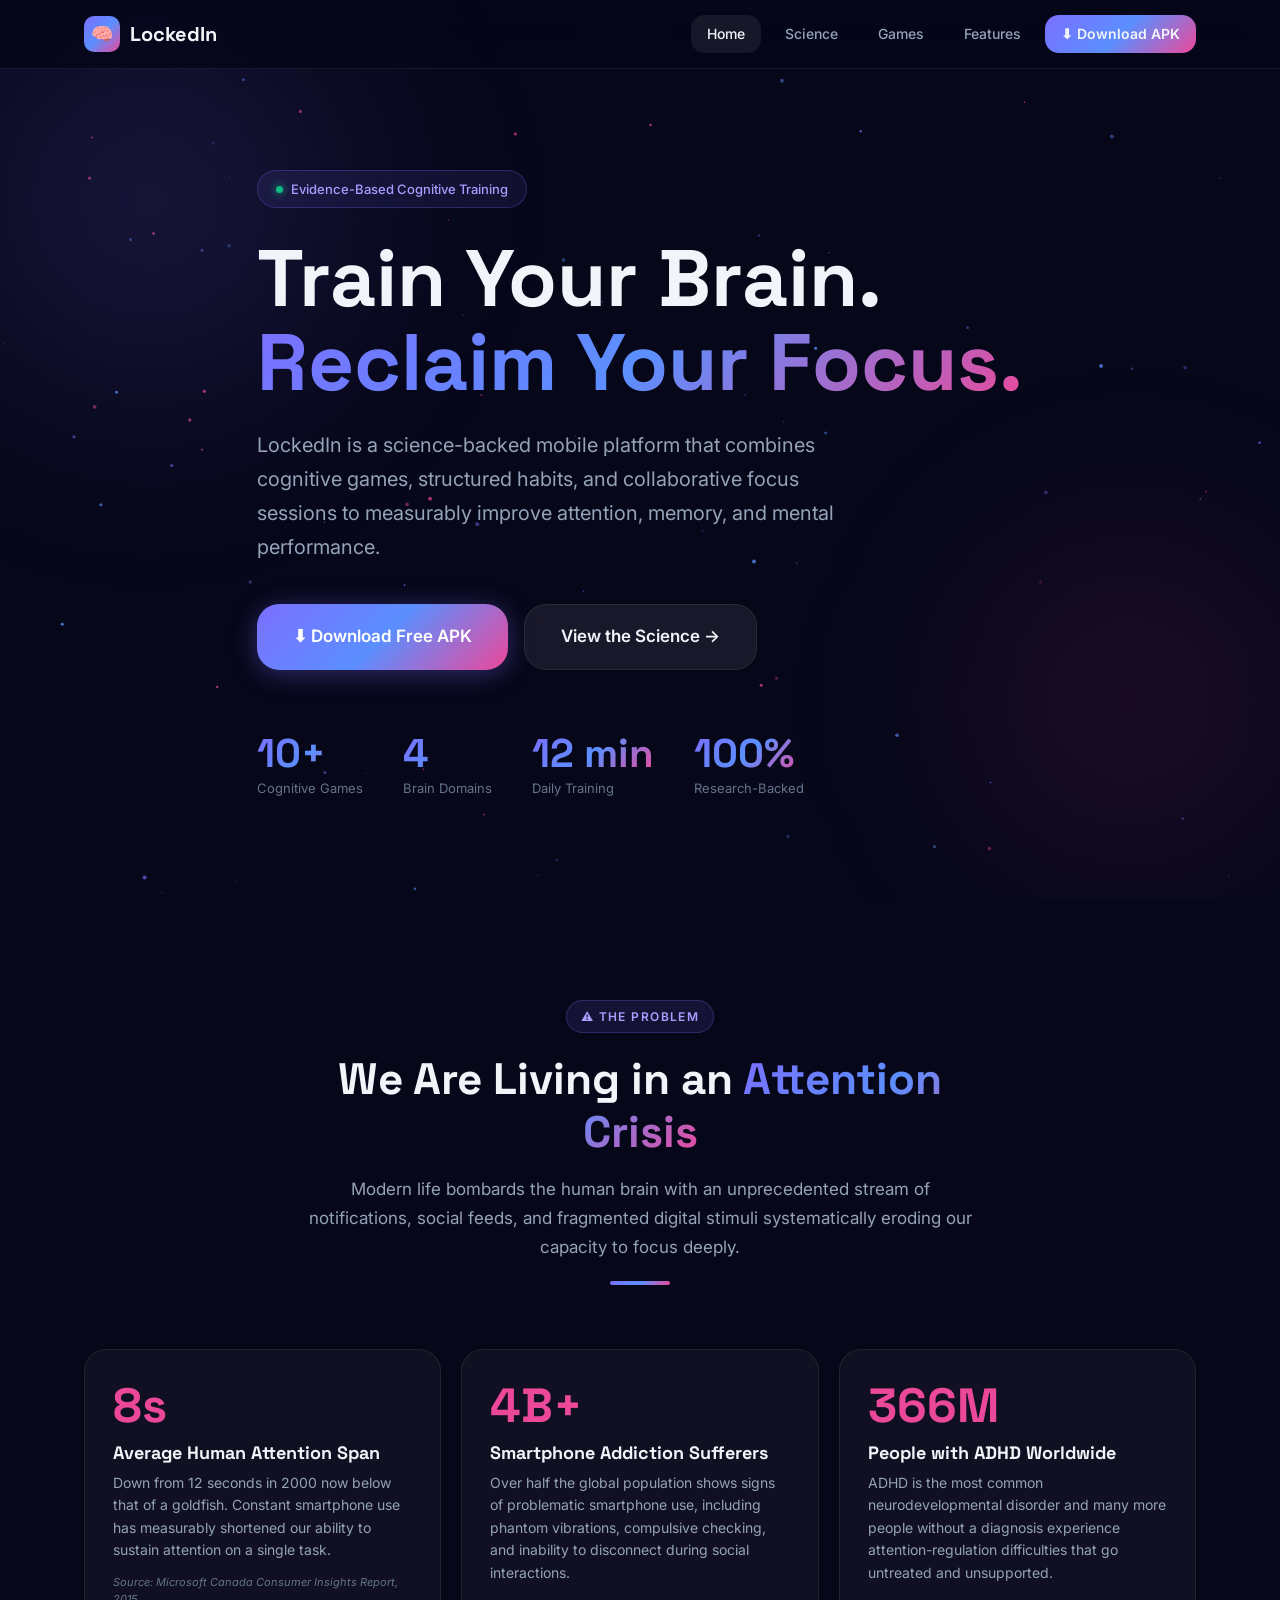
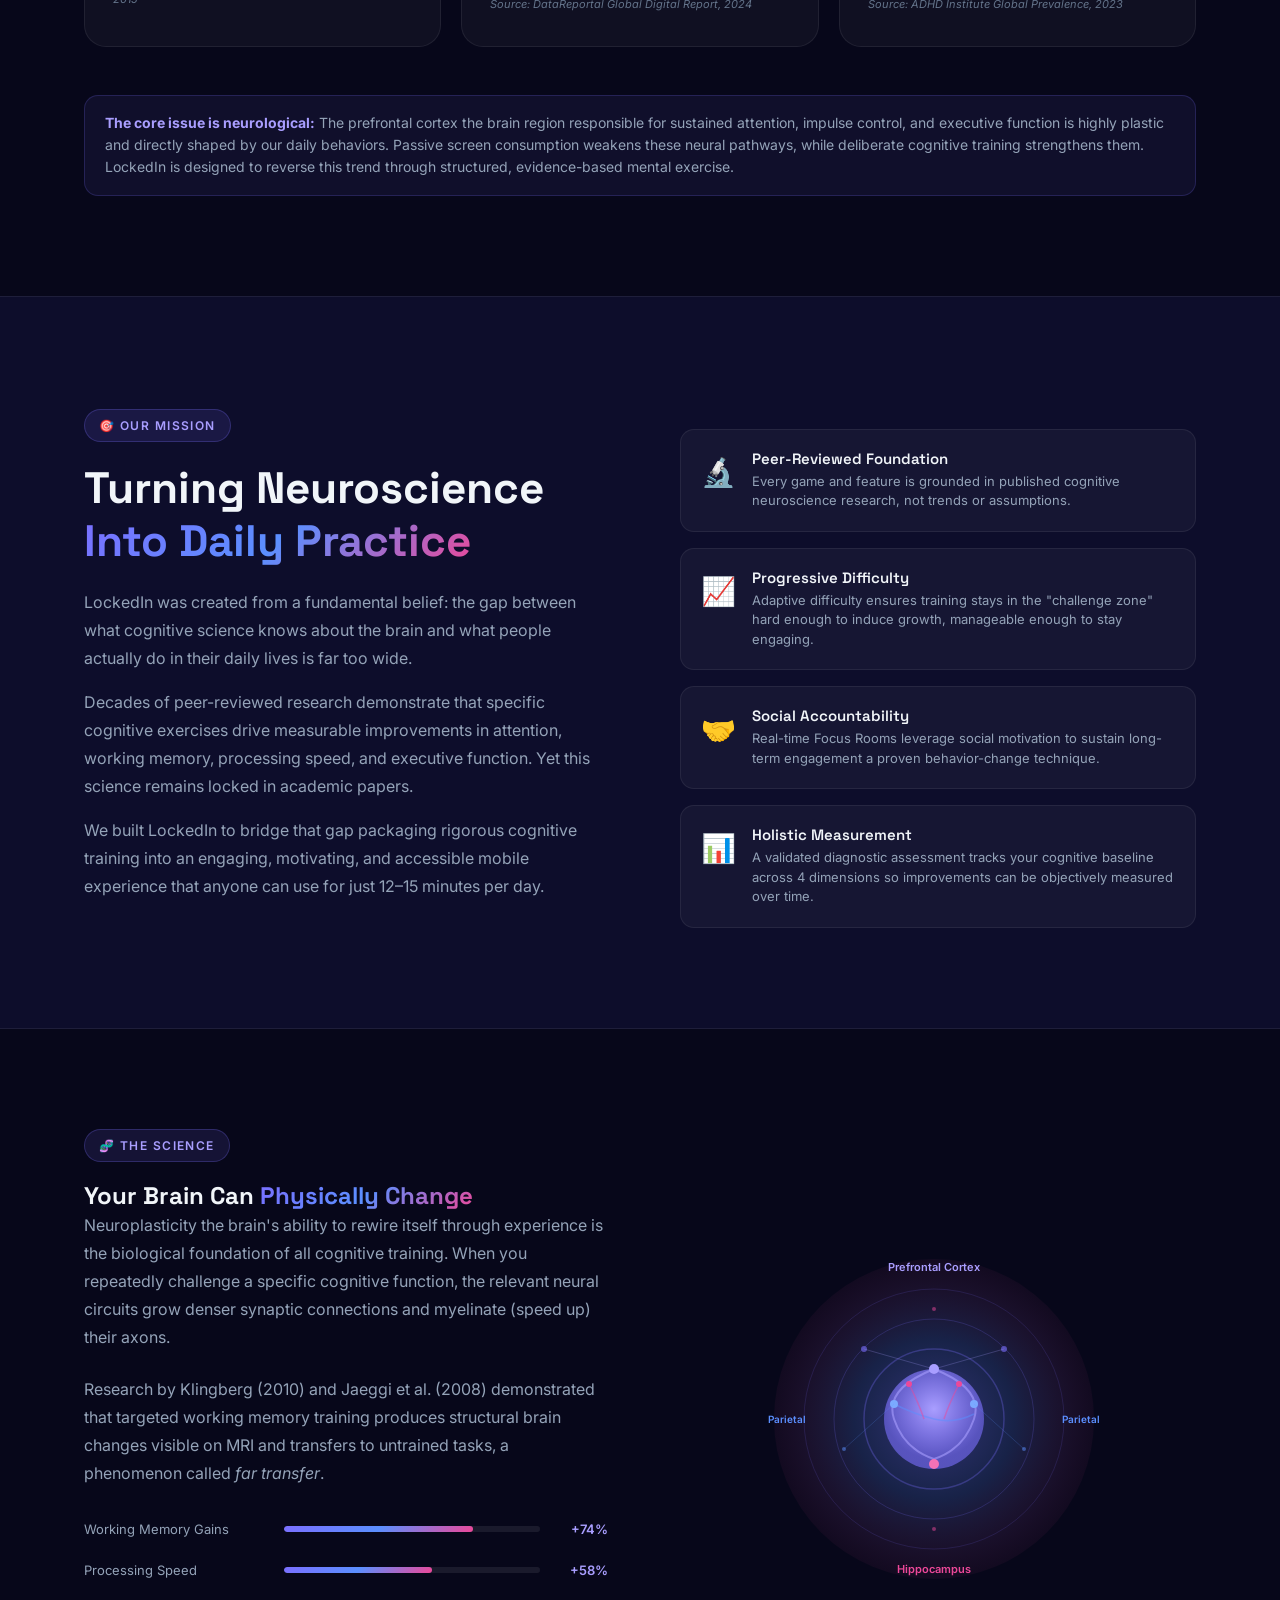
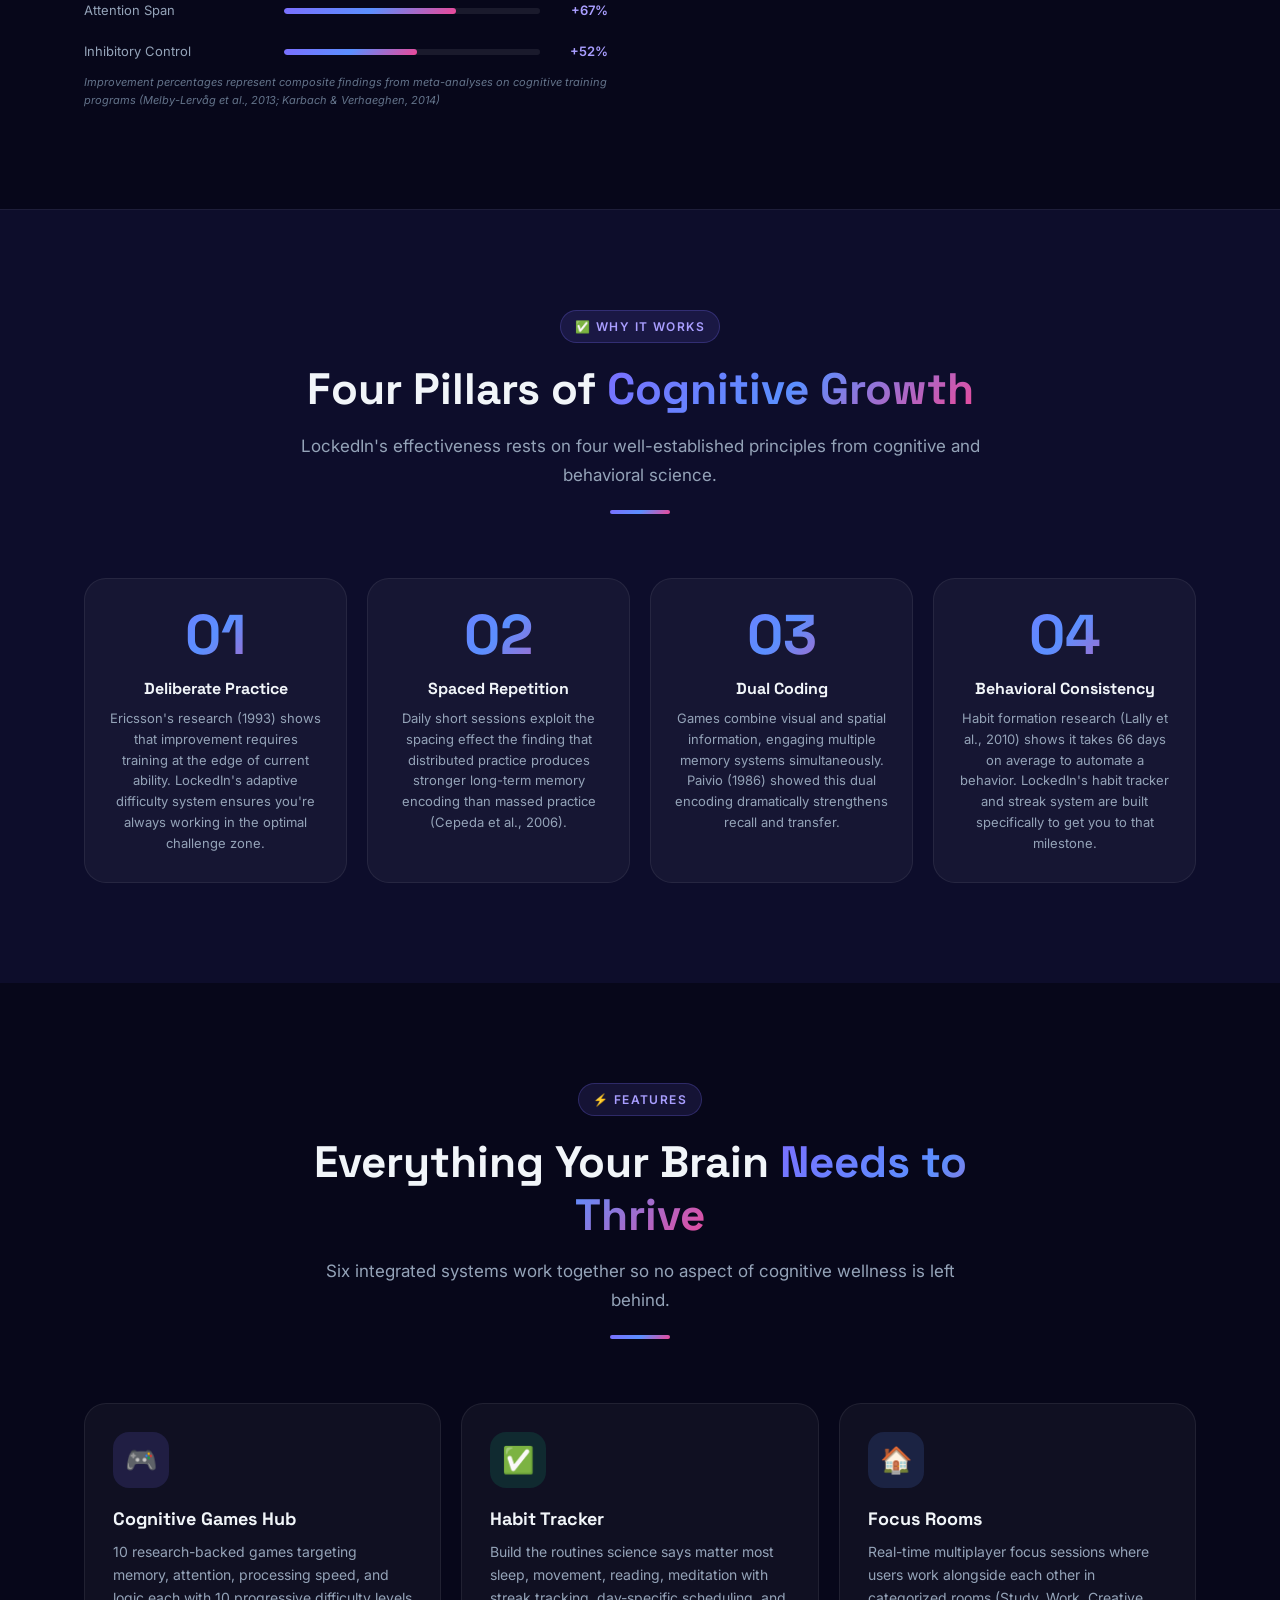
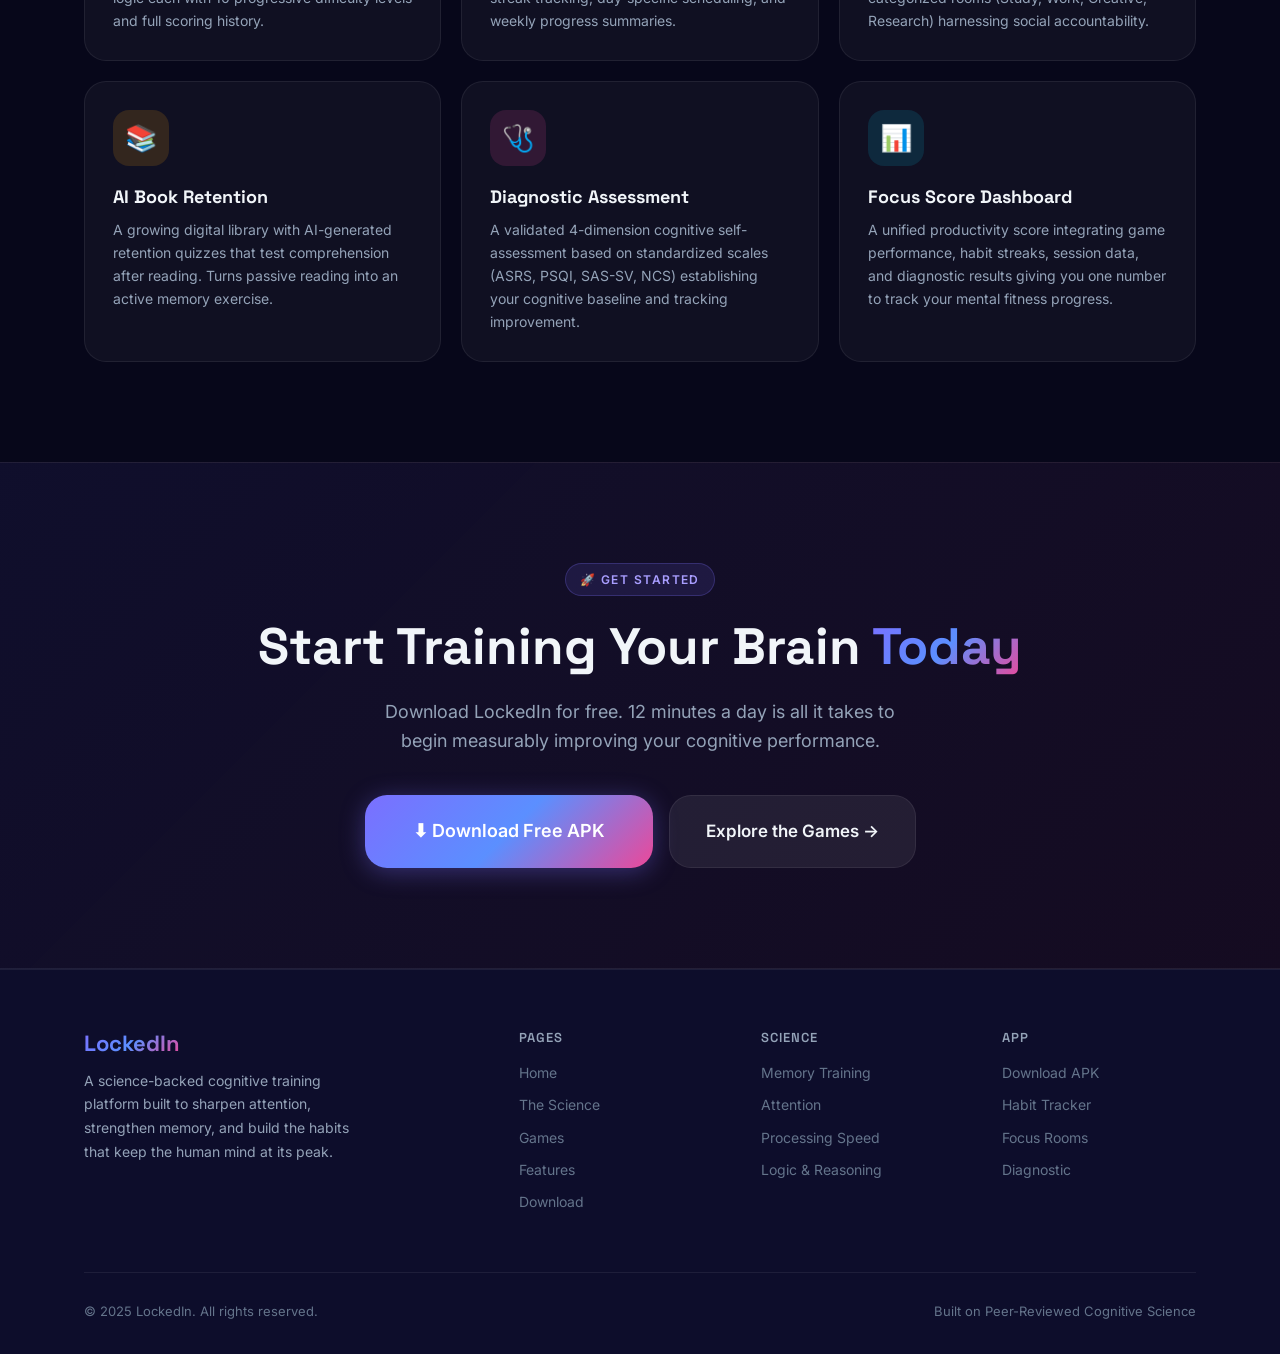
==== index.html @ aa4808cf "Initial commit" ====
<!DOCTYPE html>
<html lang="en">
<head>
  <meta charset="UTF-8" />
  <meta name="viewport" content="width=device-width, initial-scale=1.0" />
  <title>LockedIn  Sharpen Your Mind</title>
  <link rel="stylesheet" href="style.css" />
  <style>
    /*  Hero  */
    .hero {
      position: relative;
      min-height: 100vh;
      display: flex; align-items: center;
      padding-top: 68px;
      overflow: hidden;
    }
    .hero-glow-1 {
      width: 600px; height: 600px;
      background: radial-gradient(circle, rgba(123,111,255,0.18) 0%, transparent 70%);
      top: -100px; left: -150px;
    }
    .hero-glow-2 {
      width: 500px; height: 500px;
      background: radial-gradient(circle, rgba(236,72,153,0.12) 0%, transparent 70%);
      bottom: -50px; right: -100px;
    }
    .hero-content {
      position: relative; z-index: 1;
      max-width: 800px;
    }
    .hero-eyebrow {
      display: inline-flex; align-items: center; gap: 8px;
      background: rgba(123,111,255,0.1);
      border: 1px solid rgba(123,111,255,0.25);
      border-radius: 99px; padding: 8px 18px;
      font-size: 13px; font-weight: 500; color: var(--purple-light);
      margin-bottom: 28px;
    }
    .hero-eyebrow span.dot {
      width: 7px; height: 7px; border-radius: 50%;
      background: var(--emerald);
      box-shadow: 0 0 8px var(--emerald);
      animation: pulse 2s infinite;
    }
    @keyframes pulse { 0%,100%{opacity:1;transform:scale(1)} 50%{opacity:0.6;transform:scale(1.4)} }
    .hero h1 {
      font-size: clamp(42px, 7vw, 80px);
      font-weight: 800; line-height: 1.05;
      margin-bottom: 24px;
    }
    .hero p.lead {
      font-size: clamp(17px, 2vw, 20px);
      color: var(--text-2); line-height: 1.7;
      max-width: 620px; margin-bottom: 40px;
    }
    .hero-actions { display: flex; gap: 16px; flex-wrap: wrap; }
    .hero-stats {
      display: flex; gap: 40px; margin-top: 64px; flex-wrap: wrap;
    }
    .hero-stat-item { }
    .hero-stat-item .stat-number { font-size: 40px; }
    .hero-stat-item p { font-size: 13px; color: var(--text-3); margin-top: 4px; }

    .hero-visual {
      position: absolute; right: 0; top: 50%; transform: translateY(-50%);
      width: 420px; pointer-events: none;
    }

    /*  Problem section  */
    .problem-grid {
      display: grid; grid-template-columns: repeat(3, 1fr); gap: 20px;
    }
    .problem-card {
      background: var(--card);
      border: 1px solid var(--border);
      border-radius: var(--r-lg);
      padding: 32px 28px;
      transition: var(--transition);
    }
    .problem-card:hover { border-color: rgba(236,72,153,0.3); transform: translateY(-3px); }
    .problem-card .big { font-size: 48px; font-weight: 800; color: var(--pink); font-family: 'Space Grotesk', sans-serif; line-height: 1; }
    .problem-card h3 { font-size: 18px; margin: 12px 0 8px; }
    .problem-card p { font-size: 14px; color: var(--text-2); line-height: 1.6; }
    .problem-card .source { font-size: 11px; color: var(--text-3); margin-top: 12px; font-style: italic; }

    /*  Mission split  */
    .mission-split {
      display: grid; grid-template-columns: 1fr 1fr; gap: 80px; align-items: center;
    }
    .mission-text h2 { font-size: clamp(28px, 3.5vw, 44px); margin-bottom: 20px; }
    .mission-text p { font-size: 16px; color: var(--text-2); line-height: 1.75; margin-bottom: 16px; }
    .mission-pillars { display: flex; flex-direction: column; gap: 16px; margin-top: 32px; }
    .pillar {
      display: flex; gap: 16px; align-items: flex-start;
      background: var(--card); border: 1px solid var(--border);
      border-radius: var(--r); padding: 20px;
      transition: var(--transition);
    }
    .pillar:hover { border-color: var(--border-glow); }
    .pillar-icon { font-size: 28px; flex-shrink: 0; }
    .pillar h4 { font-size: 15px; font-weight: 600; margin-bottom: 4px; }
    .pillar p { font-size: 13px; color: var(--text-2); line-height: 1.5; }

    /*  Neuroplasticity  */
    .neuro-section {
      background: var(--bg-2);
      border-top: 1px solid var(--border);
      border-bottom: 1px solid var(--border);
    }
    .neuro-grid {
      display: grid; grid-template-columns: 1fr 1fr; gap: 64px; align-items: center;
    }
    .neuro-visual { position: relative; }
    .brain-svg {
      width: 100%; max-width: 400px; display: block; margin: 0 auto;
    }
    .neuro-stats { display: flex; flex-direction: column; gap: 20px; }
    .neuro-stat-row {
      display: flex; gap: 20px; align-items: center;
    }
    .neuro-stat-label { font-size: 13px; color: var(--text-2); min-width: 180px; }
    .neuro-stat-bar { flex: 1; }
    .neuro-num { font-size: 13px; font-weight: 600; color: var(--purple-light); min-width: 48px; text-align: right; }

    /*  Features  */
    .features-grid {
      display: grid; grid-template-columns: repeat(3, 1fr); gap: 20px;
    }
    .feature-card {
      background: var(--card);
      border: 1px solid var(--border);
      border-radius: var(--r-lg);
      padding: 28px;
      transition: var(--transition);
      cursor: default;
    }
    .feature-card:hover { border-color: var(--border-glow); transform: translateY(-3px); box-shadow: var(--shadow-glow); }
    .feature-card .icon-circle { margin-bottom: 20px; }
    .feature-card h3 { font-size: 18px; margin-bottom: 10px; }
    .feature-card p { font-size: 14px; color: var(--text-2); line-height: 1.65; }

    /*  Why works  */
    .why-grid { display: grid; grid-template-columns: repeat(4, 1fr); gap: 20px; }
    .why-card {
      background: var(--card); border: 1px solid var(--border);
      border-radius: var(--r-lg); padding: 28px 24px;
      text-align: center;
      transition: var(--transition);
    }
    .why-card:hover { border-color: var(--border-glow); transform: translateY(-3px); }
    .why-card .num {
      font-size: 56px; font-weight: 900; font-family: 'Space Grotesk', sans-serif;
      background: var(--grad); -webkit-background-clip: text;
      -webkit-text-fill-color: transparent; background-clip: text;
      line-height: 1; margin-bottom: 16px;
    }
    .why-card h3 { font-size: 16px; margin-bottom: 10px; }
    .why-card p { font-size: 13px; color: var(--text-2); line-height: 1.6; }

    /*  CTA section  */
    .cta-section {
      text-align: center;
      background: linear-gradient(135deg, rgba(123,111,255,0.08) 0%, rgba(236,72,153,0.06) 100%);
      border-top: 1px solid var(--border);
      border-bottom: 1px solid var(--border);
    }
    .cta-section h2 { font-size: clamp(28px, 4vw, 52px); margin-bottom: 20px; }
    .cta-section p { font-size: 18px; color: var(--text-2); max-width: 560px; margin: 0 auto 40px; }

    /*  Responsive  */
    @media (max-width: 1024px) {
      .hero-visual { display: none; }
      .mission-split, .neuro-grid { grid-template-columns: 1fr; gap: 48px; }
      .why-grid { grid-template-columns: repeat(2, 1fr); }
    }
    @media (max-width: 768px) {
      .problem-grid, .features-grid { grid-template-columns: 1fr; }
      .why-grid { grid-template-columns: 1fr 1fr; }
    }
    @media (max-width: 480px) {
      .why-grid { grid-template-columns: 1fr; }
      .hero-stats { gap: 24px; }
    }
  </style>
</head>
<body>

<!--  Navigation  -->
<nav>
  <div class="nav-inner">
    <a href="index.html" class="nav-logo">
      <div class="logo-icon">🧠</div>
      LockedIn
    </a>
    <div class="nav-links">
      <a href="index.html"    class="nav-link">Home</a>
      <a href="research.html" class="nav-link">Science</a>
      <a href="games.html"    class="nav-link">Games</a>
      <a href="features.html" class="nav-link">Features</a>
      <a href="download.html" class="nav-link nav-cta">⬇ Download APK</a>
    </div>
    <button class="nav-toggle" id="navToggle">☰</button>
  </div>
  <div class="nav-mobile" id="mobileNav">
    <a href="index.html"    class="nav-link">Home</a>
    <a href="research.html" class="nav-link">Science</a>
    <a href="games.html"    class="nav-link">Games</a>
    <a href="features.html" class="nav-link">Features</a>
    <a href="download.html" class="nav-link nav-cta">⬇ Download APK</a>
  </div>
</nav>

<!--  Hero  -->
<section class="hero">
  <canvas id="heroCanvas"></canvas>
  <div class="bg-glow hero-glow-1"></div>
  <div class="bg-glow hero-glow-2"></div>
  <div class="container">
    <div class="hero-content">
      <div class="hero-eyebrow">
        <span class="dot"></span>
        Evidence-Based Cognitive Training
      </div>
      <h1>
        Train Your Brain.<br>
        <span class="gradient-text">Reclaim Your Focus.</span>
      </h1>
      <p class="lead">
        LockedIn is a science-backed mobile platform that combines
        cognitive games, structured habits, and collaborative focus sessions
        to measurably improve attention, memory, and mental performance.
      </p>
      <div class="hero-actions">
        <a href="download.html" class="btn btn-primary btn-lg">⬇ Download Free APK</a>
        <a href="research.html" class="btn btn-ghost btn-lg">View the Science →</a>
      </div>
      <div class="hero-stats">
        <div class="hero-stat-item">
          <div class="stat-number" data-count="10" data-suffix="+">0+</div>
          <p>Cognitive Games</p>
        </div>
        <div class="hero-stat-item">
          <div class="stat-number" data-count="4">0</div>
          <p>Brain Domains</p>
        </div>
        <div class="hero-stat-item">
          <div class="stat-number" data-count="12" data-suffix=" min">0 min</div>
          <p>Daily Training</p>
        </div>
        <div class="hero-stat-item">
          <div class="stat-number" data-count="100" data-suffix="%" data-prefix="">0%</div>
          <p>Research-Backed</p>
        </div>
      </div>
    </div>
  </div>
</section>

<!--  The Problem  -->
<section class="section" id="problem">
  <div class="container">
    <div class="section-header reveal">
      <span class="section-label">⚠ The Problem</span>
      <h2>We Are Living in an <span class="gradient-text">Attention Crisis</span></h2>
      <p>
        Modern life bombards the human brain with an unprecedented stream of
        notifications, social feeds, and fragmented digital stimuli 
        systematically eroding our capacity to focus deeply.
      </p>
      <div class="divider"></div>
    </div>
    <div class="problem-grid">
      <div class="problem-card reveal reveal-delay-1">
        <div class="big">8s</div>
        <h3>Average Human Attention Span</h3>
        <p>Down from 12 seconds in 2000  now below that of a goldfish. Constant smartphone use has measurably shortened our ability to sustain attention on a single task.</p>
        <div class="source">Source: Microsoft Canada Consumer Insights Report, 2015</div>
      </div>
      <div class="problem-card reveal reveal-delay-2">
        <div class="big">4B+</div>
        <h3>Smartphone Addiction Sufferers</h3>
        <p>Over half the global population shows signs of problematic smartphone use, including phantom vibrations, compulsive checking, and inability to disconnect during social interactions.</p>
        <div class="source">Source: DataReportal Global Digital Report, 2024</div>
      </div>
      <div class="problem-card reveal reveal-delay-3">
        <div class="big">366M</div>
        <h3>People with ADHD Worldwide</h3>
        <p>ADHD is the most common neurodevelopmental disorder  and many more people without a diagnosis experience attention-regulation difficulties that go untreated and unsupported.</p>
        <div class="source">Source: ADHD Institute Global Prevalence, 2023</div>
      </div>
    </div>

    <div class="highlight-box mt-48 reveal">
      <strong>The core issue is neurological:</strong> The prefrontal cortex  the brain region responsible for sustained attention, impulse control, and executive function  is
      highly plastic and directly shaped by our daily behaviors. Passive screen consumption weakens these neural pathways, while deliberate cognitive training strengthens them.
      LockedIn is designed to reverse this trend through structured, evidence-based mental exercise.
    </div>
  </div>
</section>

<!--  Mission split  -->
<section class="section neuro-section" id="mission">
  <div class="container">
    <div class="mission-split">
      <div class="mission-text reveal">
        <span class="section-label">🎯 Our Mission</span>
        <h2>Turning Neuroscience<br><span class="gradient-text">Into Daily Practice</span></h2>
        <p>
          LockedIn was created from a fundamental belief: the gap between what
          cognitive science knows about the brain and what people actually do
          in their daily lives is far too wide.
        </p>
        <p>
          Decades of peer-reviewed research demonstrate that specific cognitive
          exercises drive measurable improvements in attention, working memory,
          processing speed, and executive function. Yet this science remains
          locked in academic papers.
        </p>
        <p>
          We built LockedIn to bridge that gap  packaging rigorous cognitive
          training into an engaging, motivating, and accessible mobile experience
          that anyone can use for just 12–15 minutes per day.
        </p>
      </div>
      <div class="mission-pillars reveal reveal-delay-2">
        <div class="pillar">
          <div class="pillar-icon">🔬</div>
          <div>
            <h4>Peer-Reviewed Foundation</h4>
            <p>Every game and feature is grounded in published cognitive neuroscience research, not trends or assumptions.</p>
          </div>
        </div>
        <div class="pillar">
          <div class="pillar-icon">📈</div>
          <div>
            <h4>Progressive Difficulty</h4>
            <p>Adaptive difficulty ensures training stays in the "challenge zone"  hard enough to induce growth, manageable enough to stay engaging.</p>
          </div>
        </div>
        <div class="pillar">
          <div class="pillar-icon">🤝</div>
          <div>
            <h4>Social Accountability</h4>
            <p>Real-time Focus Rooms leverage social motivation to sustain long-term engagement  a proven behavior-change technique.</p>
          </div>
        </div>
        <div class="pillar">
          <div class="pillar-icon">📊</div>
          <div>
            <h4>Holistic Measurement</h4>
            <p>A validated diagnostic assessment tracks your cognitive baseline across 4 dimensions so improvements can be objectively measured over time.</p>
          </div>
        </div>
      </div>
    </div>
  </div>
</section>

<!--  Neuroplasticity  -->
<section class="section" id="science">
  <div class="container">
    <div class="neuro-grid">
      <div class="reveal">
        <span class="section-label">🧬 The Science</span>
        <h2>Your Brain Can <span class="gradient-text">Physically Change</span></h2>
        <p style="color:var(--text-2);line-height:1.75;margin-bottom:24px;">
          Neuroplasticity  the brain's ability to rewire itself through experience  is the biological
          foundation of all cognitive training. When you repeatedly challenge a specific cognitive
          function, the relevant neural circuits grow denser synaptic connections and myelinate
          (speed up) their axons.
        </p>
        <p style="color:var(--text-2);line-height:1.75;margin-bottom:32px;">
          Research by Klingberg (2010) and Jaeggi et al. (2008) demonstrated that targeted working
          memory training produces structural brain changes visible on MRI  and transfers to
          untrained tasks, a phenomenon called <em>far transfer</em>.
        </p>

        <div class="neuro-stats">
          <div class="neuro-stat-row">
            <span class="neuro-stat-label">Working Memory Gains</span>
            <div class="neuro-stat-bar">
              <div class="progress-bar"><div class="progress-fill" data-width="74%" style="width:0%"></div></div>
            </div>
            <span class="neuro-num">+74%</span>
          </div>
          <div class="neuro-stat-row">
            <span class="neuro-stat-label">Processing Speed</span>
            <div class="neuro-stat-bar">
              <div class="progress-bar"><div class="progress-fill" data-width="58%" style="width:0%"></div></div>
            </div>
            <span class="neuro-num">+58%</span>
          </div>
          <div class="neuro-stat-row">
            <span class="neuro-stat-label">Attention Span</span>
            <div class="neuro-stat-bar">
              <div class="progress-bar"><div class="progress-fill" data-width="67%" style="width:0%"></div></div>
            </div>
            <span class="neuro-num">+67%</span>
          </div>
          <div class="neuro-stat-row">
            <span class="neuro-stat-label">Inhibitory Control</span>
            <div class="neuro-stat-bar">
              <div class="progress-bar"><div class="progress-fill" data-width="52%" style="width:0%"></div></div>
            </div>
            <span class="neuro-num">+52%</span>
          </div>
        </div>
        <p style="font-size:11px;color:var(--text-3);margin-top:12px;font-style:italic;">Improvement percentages represent composite findings from meta-analyses on cognitive training programs (Melby-Lervåg et al., 2013; Karbach & Verhaeghen, 2014)</p>
      </div>

      <!-- Brain SVG visualization -->
      <div class="reveal reveal-delay-2" style="display:flex;align-items:center;justify-content:center;">
        <div style="position:relative;width:340px;height:340px;">
          <!-- Glowing orb brain representation -->
          <svg width="340" height="340" viewBox="0 0 340 340" fill="none" xmlns="http://www.w3.org/2000/svg">
            <defs>
              <radialGradient id="brainGrad" cx="50%" cy="50%" r="50%">
                <stop offset="0%" stop-color="#7B6FFF" stop-opacity="0.4"/>
                <stop offset="50%" stop-color="#5B8FFF" stop-opacity="0.2"/>
                <stop offset="100%" stop-color="#EC4899" stop-opacity="0.05"/>
              </radialGradient>
              <radialGradient id="coreGrad" cx="50%" cy="40%" r="50%">
                <stop offset="0%" stop-color="#A99EFF"/>
                <stop offset="100%" stop-color="#7B6FFF" stop-opacity="0.6"/>
              </radialGradient>
            </defs>
            <!-- Outer glow rings -->
            <circle cx="170" cy="170" r="160" fill="url(#brainGrad)" />
            <circle cx="170" cy="170" r="130" stroke="rgba(123,111,255,0.15)" stroke-width="1" fill="none"/>
            <circle cx="170" cy="170" r="100" stroke="rgba(123,111,255,0.2)" stroke-width="1" fill="none"/>
            <circle cx="170" cy="170" r="70"  stroke="rgba(123,111,255,0.3)" stroke-width="1.5" fill="none"/>
            <!-- Core -->
            <circle cx="170" cy="170" r="50" fill="url(#coreGrad)" />
            <!-- Neural paths -->
            <path d="M170 120 Q220 140 210 170 Q200 200 170 210" stroke="rgba(169,158,255,0.6)" stroke-width="2" fill="none"/>
            <path d="M170 120 Q120 140 130 170 Q140 200 170 210" stroke="rgba(169,158,255,0.6)" stroke-width="2" fill="none"/>
            <path d="M130 155 Q150 165 170 170 Q190 175 210 165" stroke="rgba(91,143,255,0.5)" stroke-width="1.5" fill="none"/>
            <path d="M145 135 Q155 155 160 170" stroke="rgba(236,72,153,0.5)" stroke-width="1.5" fill="none"/>
            <path d="M195 135 Q185 155 180 170" stroke="rgba(236,72,153,0.5)" stroke-width="1.5" fill="none"/>
            <!-- Dots -->
            <circle cx="170" cy="120" r="5" fill="#A99EFF"/>
            <circle cx="210" cy="155" r="4" fill="#7BAAFF"/>
            <circle cx="130" cy="155" r="4" fill="#7BAAFF"/>
            <circle cx="170" cy="215" r="5" fill="#F472B6"/>
            <circle cx="145" cy="135" r="3" fill="#EC4899"/>
            <circle cx="195" cy="135" r="3" fill="#EC4899"/>
            <!-- Outer dots representing nodes -->
            <circle cx="100" cy="100" r="3" fill="rgba(123,111,255,0.6)"/>
            <circle cx="240" cy="100" r="3" fill="rgba(123,111,255,0.6)"/>
            <circle cx="80"  cy="200" r="2" fill="rgba(91,143,255,0.5)"/>
            <circle cx="260" cy="200" r="2" fill="rgba(91,143,255,0.5)"/>
            <circle cx="170" cy="60"  r="2" fill="rgba(236,72,153,0.5)"/>
            <circle cx="170" cy="280" r="2" fill="rgba(236,72,153,0.5)"/>
            <!-- Connecting lines to outer dots -->
            <line x1="170" y1="120" x2="100" y2="100" stroke="rgba(169,158,255,0.25)" stroke-width="1"/>
            <line x1="170" y1="120" x2="240" y2="100" stroke="rgba(169,158,255,0.25)" stroke-width="1"/>
            <line x1="130" y1="155" x2="80"  y2="200" stroke="rgba(91,143,255,0.2)" stroke-width="1"/>
            <line x1="210" y1="155" x2="260" y2="200" stroke="rgba(91,143,255,0.2)" stroke-width="1"/>
          </svg>
          <!-- Labels -->
          <div style="position:absolute;top:10px;left:50%;transform:translateX(-50%);font-size:11px;color:var(--purple-light);font-weight:600;white-space:nowrap;">Prefrontal Cortex</div>
          <div style="position:absolute;bottom:10px;left:50%;transform:translateX(-50%);font-size:11px;color:var(--pink);font-weight:600;white-space:nowrap;">Hippocampus</div>
          <div style="position:absolute;top:50%;left:4px;transform:translateY(-50%);font-size:10px;color:var(--blue);font-weight:600;">Parietal</div>
          <div style="position:absolute;top:50%;right:4px;transform:translateY(-50%);font-size:10px;color:var(--blue);font-weight:600;">Parietal</div>
        </div>
      </div>
    </div>
  </div>
</section>

<!--  Why It Works  -->
<section class="section" style="background:var(--bg-2);border-top:1px solid var(--border);">
  <div class="container">
    <div class="section-header reveal">
      <span class="section-label">✅ Why It Works</span>
      <h2>Four Pillars of <span class="gradient-text">Cognitive Growth</span></h2>
      <p>LockedIn's effectiveness rests on four well-established principles from cognitive and behavioral science.</p>
      <div class="divider"></div>
    </div>
    <div class="why-grid">
      <div class="why-card reveal reveal-delay-1">
        <div class="num">01</div>
        <h3>Deliberate Practice</h3>
        <p>Ericsson's research (1993) shows that improvement requires training at the edge of current ability. LockedIn's adaptive difficulty system ensures you're always working in the optimal challenge zone.</p>
      </div>
      <div class="why-card reveal reveal-delay-2">
        <div class="num">02</div>
        <h3>Spaced Repetition</h3>
        <p>Daily short sessions exploit the spacing effect  the finding that distributed practice produces stronger long-term memory encoding than massed practice (Cepeda et al., 2006).</p>
      </div>
      <div class="why-card reveal reveal-delay-3">
        <div class="num">03</div>
        <h3>Dual Coding</h3>
        <p>Games combine visual and spatial information, engaging multiple memory systems simultaneously. Paivio (1986) showed this dual encoding dramatically strengthens recall and transfer.</p>
      </div>
      <div class="why-card reveal reveal-delay-4">
        <div class="num">04</div>
        <h3>Behavioral Consistency</h3>
        <p>Habit formation research (Lally et al., 2010) shows it takes 66 days on average to automate a behavior. LockedIn's habit tracker and streak system are built specifically to get you to that milestone.</p>
      </div>
    </div>
  </div>
</section>

<!--  Features Overview  -->
<section class="section" id="features">
  <div class="container">
    <div class="section-header reveal">
      <span class="section-label">⚡ Features</span>
      <h2>Everything Your Brain <span class="gradient-text">Needs to Thrive</span></h2>
      <p>Six integrated systems work together so no aspect of cognitive wellness is left behind.</p>
      <div class="divider"></div>
    </div>
    <div class="features-grid">
      <div class="feature-card reveal reveal-delay-1">
        <div class="icon-circle" style="background:rgba(123,111,255,0.15);">🎮</div>
        <h3>Cognitive Games Hub</h3>
        <p>10 research-backed games targeting memory, attention, processing speed, and logic  each with 10 progressive difficulty levels and full scoring history.</p>
      </div>
      <div class="feature-card reveal reveal-delay-2">
        <div class="icon-circle" style="background:rgba(16,185,129,0.15);">✅</div>
        <h3>Habit Tracker</h3>
        <p>Build the routines science says matter most  sleep, movement, reading, meditation  with streak tracking, day-specific scheduling, and weekly progress summaries.</p>
      </div>
      <div class="feature-card reveal reveal-delay-3">
        <div class="icon-circle" style="background:rgba(91,143,255,0.15);">🏠</div>
        <h3>Focus Rooms</h3>
        <p>Real-time multiplayer focus sessions where users work alongside each other in categorized rooms (Study, Work, Creative, Research)  harnessing social accountability.</p>
      </div>
      <div class="feature-card reveal reveal-delay-1">
        <div class="icon-circle" style="background:rgba(245,158,11,0.15);">📚</div>
        <h3>AI Book Retention</h3>
        <p>A growing digital library with AI-generated retention quizzes that test comprehension after reading. Turns passive reading into an active memory exercise.</p>
      </div>
      <div class="feature-card reveal reveal-delay-2">
        <div class="icon-circle" style="background:rgba(236,72,153,0.15);">🩺</div>
        <h3>Diagnostic Assessment</h3>
        <p>A validated 4-dimension cognitive self-assessment based on standardized scales (ASRS, PSQI, SAS-SV, NCS) establishing your cognitive baseline and tracking improvement.</p>
      </div>
      <div class="feature-card reveal reveal-delay-3">
        <div class="icon-circle" style="background:rgba(6,182,212,0.15);">📊</div>
        <h3>Focus Score Dashboard</h3>
        <p>A unified productivity score integrating game performance, habit streaks, session data, and diagnostic results  giving you one number to track your mental fitness progress.</p>
      </div>
    </div>
  </div>
</section>

<!--  CTA  -->
<section class="section cta-section">
  <div class="container">
    <div class="reveal">
      <span class="section-label">🚀 Get Started</span>
      <h2>Start Training Your Brain <span class="gradient-text">Today</span></h2>
      <p>Download LockedIn for free. 12 minutes a day is all it takes to begin measurably improving your cognitive performance.</p>
      <div style="display:flex;gap:16px;justify-content:center;flex-wrap:wrap;">
        <a href="download.html" class="btn btn-primary btn-xl">⬇ Download Free APK</a>
        <a href="games.html"    class="btn btn-ghost btn-lg">Explore the Games →</a>
      </div>
    </div>
  </div>
</section>

<!--  Footer  -->
<footer>
  <div class="container">
    <div class="footer-grid">
      <div class="footer-brand">
        <h3><span class="gradient-text">LockedIn</span></h3>
        <p>A science-backed cognitive training platform built to sharpen attention, strengthen memory, and build the habits that keep the human mind at its peak.</p>
      </div>
      <div class="footer-col">
        <h4>Pages</h4>
        <a href="index.html">Home</a>
        <a href="research.html">The Science</a>
        <a href="games.html">Games</a>
        <a href="features.html">Features</a>
        <a href="download.html">Download</a>
      </div>
      <div class="footer-col">
        <h4>Science</h4>
        <a href="research.html#memory">Memory Training</a>
        <a href="research.html#attention">Attention</a>
        <a href="research.html#speed">Processing Speed</a>
        <a href="research.html#logic">Logic & Reasoning</a>
      </div>
      <div class="footer-col">
        <h4>App</h4>
        <a href="download.html">Download APK</a>
        <a href="features.html#habits">Habit Tracker</a>
        <a href="features.html#rooms">Focus Rooms</a>
        <a href="features.html#diagnostic">Diagnostic</a>
      </div>
    </div>
    <div class="footer-bottom">
      <span>© 2025 LockedIn. All rights reserved.</span>
      <span>Built on Peer-Reviewed Cognitive Science</span>
    </div>
  </div>
</footer>

<script src="main.js"></script>
</body>
</html>
---- style.css ----
/* ============================================================
   LockedIn Website  Shared Styles
   ============================================================ */

@import url('https://fonts.googleapis.com/css2?family=Inter:wght@300;400;500;600;700;800;900&family=Space+Grotesk:wght@400;500;600;700&display=swap');

:root {
  --bg: #07071A;
  --bg-2: #0D0D2B;
  --bg-3: #111130;
  --card: rgba(255,255,255,0.04);
  --card-hover: rgba(255,255,255,0.07);
  --border: rgba(255,255,255,0.07);
  --border-glow: rgba(123,111,255,0.45);

  --purple: #7B6FFF;
  --purple-light: #A99EFF;
  --blue: #5B8FFF;
  --pink: #EC4899;
  --emerald: #10B981;
  --amber: #F59E0B;
  --cyan: #06B6D4;
  --indigo: #6366F1;
  --red: #EF4444;

  --text: #F1F5F9;
  --text-2: #94A3B8;
  --text-3: #64748B;

  --grad: linear-gradient(135deg, #7B6FFF 0%, #5B8FFF 50%, #EC4899 100%);
  --grad-subtle: linear-gradient(135deg, rgba(123,111,255,0.15) 0%, rgba(91,143,255,0.08) 100%);

  --r: 14px;
  --r-lg: 22px;
  --r-xl: 32px;
  --shadow: 0 8px 40px rgba(0,0,0,0.5);
  --shadow-glow: 0 0 60px rgba(123,111,255,0.12);
  --transition: 0.3s cubic-bezier(0.4,0,0.2,1);
}

*, *::before, *::after { box-sizing: border-box; margin: 0; padding: 0; }

html { scroll-behavior: smooth; }

body {
  font-family: 'Inter', sans-serif;
  background: var(--bg);
  color: var(--text);
  line-height: 1.6;
  overflow-x: hidden;
}

/*  Scrollbar  */
::-webkit-scrollbar { width: 6px; }
::-webkit-scrollbar-track { background: var(--bg); }
::-webkit-scrollbar-thumb { background: var(--purple); border-radius: 99px; }

/*  Typography  */
h1,h2,h3,h4,h5 { font-family: 'Space Grotesk', sans-serif; line-height: 1.2; }

.gradient-text {
  background: var(--grad);
  -webkit-background-clip: text;
  -webkit-text-fill-color: transparent;
  background-clip: text;
}

.section-label {
  display: inline-flex;
  align-items: center;
  gap: 8px;
  font-size: 12px;
  font-weight: 600;
  letter-spacing: 0.12em;
  text-transform: uppercase;
  color: var(--purple-light);
  background: rgba(123,111,255,0.12);
  border: 1px solid rgba(123,111,255,0.25);
  padding: 6px 14px;
  border-radius: 99px;
  margin-bottom: 20px;
}

/*  Layout  */
.container { max-width: 1160px; margin: 0 auto; padding: 0 24px; }
.section { padding: 100px 0; }
.section-sm { padding: 60px 0; }
.section-header { text-align: center; max-width: 680px; margin: 0 auto 64px; }
.section-header h2 { font-size: clamp(28px, 4vw, 44px); margin-bottom: 16px; }
.section-header p { font-size: 17px; color: var(--text-2); line-height: 1.7; }

/*  Navigation  */
nav {
  position: fixed; top: 0; left: 0; right: 0; z-index: 100;
  background: rgba(7,7,26,0.85);
  backdrop-filter: blur(20px);
  border-bottom: 1px solid var(--border);
  transition: var(--transition);
}

.nav-inner {
  max-width: 1160px; margin: 0 auto; padding: 0 24px;
  height: 68px;
  display: flex; align-items: center; justify-content: space-between;
}

.nav-logo {
  display: flex; align-items: center; gap: 10px;
  text-decoration: none;
  font-family: 'Space Grotesk', sans-serif;
  font-weight: 700;
  font-size: 20px;
  color: var(--text);
}

.nav-logo .logo-icon {
  width: 36px; height: 36px;
  background: var(--grad);
  border-radius: 10px;
  display: flex; align-items: center; justify-content: center;
  font-size: 18px;
}

.nav-links {
  display: flex; align-items: center; gap: 8px;
}

.nav-link {
  text-decoration: none;
  font-size: 14px; font-weight: 500;
  color: var(--text-2);
  padding: 8px 16px;
  border-radius: var(--r);
  transition: var(--transition);
}

.nav-link:hover, .nav-link.active {
  color: var(--text);
  background: rgba(255,255,255,0.07);
}

.nav-cta {
  color: var(--text) !important;
  background: var(--grad) !important;
  font-weight: 600 !important;
}

.nav-cta:hover { opacity: 0.9; transform: translateY(-1px); }

.nav-toggle {
  display: none;
  background: none; border: none;
  color: var(--text); font-size: 22px;
  cursor: pointer; padding: 4px;
}

.nav-mobile {
  display: none;
  flex-direction: column;
  gap: 4px;
  padding: 12px 24px 20px;
  border-top: 1px solid var(--border);
}

.nav-mobile.open { display: flex; }
.nav-mobile .nav-link { text-align: center; padding: 12px; }
.nav-mobile .nav-cta { margin-top: 8px; text-align: center; }

/*  Buttons  */
.btn {
  display: inline-flex; align-items: center; gap: 10px;
  text-decoration: none; font-weight: 600; font-size: 15px;
  padding: 14px 28px; border-radius: var(--r);
  border: none; cursor: pointer; transition: var(--transition);
  white-space: nowrap;
}

.btn-primary {
  background: var(--grad); color: #fff;
  box-shadow: 0 4px 24px rgba(123,111,255,0.35);
}
.btn-primary:hover { transform: translateY(-2px); box-shadow: 0 8px 32px rgba(123,111,255,0.5); }

.btn-ghost {
  background: rgba(255,255,255,0.07);
  border: 1px solid var(--border);
  color: var(--text);
}
.btn-ghost:hover { background: rgba(255,255,255,0.12); border-color: var(--border-glow); }

.btn-lg { padding: 18px 36px; font-size: 17px; border-radius: var(--r-lg); }
.btn-xl { padding: 22px 48px; font-size: 18px; border-radius: var(--r-lg); }

/*  Cards  */
.card {
  background: var(--card);
  border: 1px solid var(--border);
  border-radius: var(--r-lg);
  padding: 32px;
  transition: var(--transition);
  position: relative;
  overflow: hidden;
}

.card::before {
  content: '';
  position: absolute; inset: 0;
  background: var(--grad-subtle);
  opacity: 0;
  transition: var(--transition);
}

.card:hover { border-color: var(--border-glow); transform: translateY(-4px); box-shadow: var(--shadow-glow); }
.card:hover::before { opacity: 1; }

/*  Chip / Badge  */
.chip {
  display: inline-flex; align-items: center; gap: 6px;
  font-size: 11px; font-weight: 600; letter-spacing: 0.06em; text-transform: uppercase;
  padding: 5px 12px; border-radius: 99px;
}

.chip-purple { background: rgba(123,111,255,0.15); color: var(--purple-light); border: 1px solid rgba(123,111,255,0.3); }
.chip-blue   { background: rgba(91,143,255,0.15);  color: #7BAAFF;             border: 1px solid rgba(91,143,255,0.3); }
.chip-pink   { background: rgba(236,72,153,0.15);  color: #F472B6;             border: 1px solid rgba(236,72,153,0.3); }
.chip-emerald{ background: rgba(16,185,129,0.15);  color: #34D399;             border: 1px solid rgba(16,185,129,0.3); }
.chip-amber  { background: rgba(245,158,11,0.15);  color: #FCD34D;             border: 1px solid rgba(245,158,11,0.3); }
.chip-cyan   { background: rgba(6,182,212,0.15);   color: #22D3EE;             border: 1px solid rgba(6,182,212,0.3); }
.chip-indigo { background: rgba(99,102,241,0.15);  color: #A5B4FC;             border: 1px solid rgba(99,102,241,0.3); }

/*  Stars / background decoration  */
.bg-glow {
  position: absolute;
  border-radius: 50%;
  filter: blur(80px);
  pointer-events: none;
  z-index: 0;
}

/*  Stat Number  */
.stat-number {
  font-family: 'Space Grotesk', sans-serif;
  font-size: 52px; font-weight: 800;
  background: var(--grad);
  -webkit-background-clip: text; -webkit-text-fill-color: transparent; background-clip: text;
  line-height: 1;
}

/*  Grid helpers  */
.grid-2 { display: grid; grid-template-columns: repeat(2, 1fr); gap: 24px; }
.grid-3 { display: grid; grid-template-columns: repeat(3, 1fr); gap: 24px; }
.grid-4 { display: grid; grid-template-columns: repeat(4, 1fr); gap: 24px; }
.grid-auto { display: grid; grid-template-columns: repeat(auto-fit, minmax(300px, 1fr)); gap: 24px; }

/*  Divider  */
.divider { width: 60px; height: 4px; background: var(--grad); border-radius: 99px; margin: 20px auto 0; }

/*  Footer  */
footer {
  background: var(--bg-2);
  border-top: 1px solid var(--border);
  padding: 60px 0 32px;
}

.footer-grid {
  display: grid; grid-template-columns: 2fr 1fr 1fr 1fr;
  gap: 48px; margin-bottom: 48px;
}

.footer-brand h3 { font-size: 22px; margin-bottom: 12px; }
.footer-brand p { color: var(--text-2); font-size: 14px; line-height: 1.7; max-width: 280px; }
.footer-col h4 { font-size: 13px; font-weight: 600; letter-spacing: 0.08em; text-transform: uppercase; color: var(--text-2); margin-bottom: 16px; }
.footer-col a { display: block; text-decoration: none; color: var(--text-3); font-size: 14px; margin-bottom: 10px; transition: color 0.2s; }
.footer-col a:hover { color: var(--text); }

.footer-bottom {
  border-top: 1px solid var(--border); padding-top: 28px;
  display: flex; align-items: center; justify-content: space-between;
  font-size: 13px; color: var(--text-3);
}

/*  Scroll reveal  */
.reveal {
  opacity: 0; transform: translateY(30px);
  transition: opacity 0.7s ease, transform 0.7s ease;
}
.reveal.visible { opacity: 1; transform: translateY(0); }
.reveal-delay-1 { transition-delay: 0.1s; }
.reveal-delay-2 { transition-delay: 0.2s; }
.reveal-delay-3 { transition-delay: 0.3s; }
.reveal-delay-4 { transition-delay: 0.4s; }

/*  Responsive  */
@media (max-width: 1024px) {
  .grid-4 { grid-template-columns: repeat(2, 1fr); }
  .footer-grid { grid-template-columns: 1fr 1fr; gap: 32px; }
}

@media (max-width: 768px) {
  .section { padding: 72px 0; }
  .grid-2, .grid-3 { grid-template-columns: 1fr; }
  .grid-4 { grid-template-columns: 1fr 1fr; }
  .nav-links { display: none; }
  .nav-toggle { display: block; }
  .footer-grid { grid-template-columns: 1fr; gap: 28px; }
  .footer-bottom { flex-direction: column; gap: 12px; text-align: center; }
}

@media (max-width: 480px) {
  .container { padding: 0 16px; }
  .grid-4 { grid-template-columns: 1fr; }
  .btn-xl { padding: 16px 28px; font-size: 16px; }
}

/*  Utilities  */
.text-center { text-align: center; }
.text-muted { color: var(--text-2); }
.mb-0 { margin-bottom: 0 !important; }
.mt-8 { margin-top: 8px; }
.mt-16 { margin-top: 16px; }
.mt-24 { margin-top: 24px; }
.mt-32 { margin-top: 32px; }
.mt-48 { margin-top: 48px; }
.gap-12 { gap: 12px; }
.flex { display: flex; }
.flex-center { display: flex; align-items: center; }
.flex-wrap { flex-wrap: wrap; }

/*  Citation  */
.citation {
  font-size: 11px; color: var(--text-3);
  font-style: italic; margin-top: 8px;
  border-left: 2px solid rgba(123,111,255,0.3);
  padding-left: 10px;
  line-height: 1.5;
}

/*  Highlight box  */
.highlight-box {
  background: rgba(123,111,255,0.08);
  border: 1px solid rgba(123,111,255,0.2);
  border-radius: var(--r);
  padding: 16px 20px;
  font-size: 14px; color: var(--text-2);
  line-height: 1.6;
}
.highlight-box strong { color: var(--purple-light); }

/*  Icon circle  */
.icon-circle {
  width: 56px; height: 56px;
  border-radius: 16px;
  display: flex; align-items: center; justify-content: center;
  font-size: 26px;
  flex-shrink: 0;
}

/*  Progress bar  */
.progress-bar {
  height: 6px; background: rgba(255,255,255,0.08);
  border-radius: 99px; overflow: hidden;
}
.progress-fill {
  height: 100%; border-radius: 99px;
  background: var(--grad);
  transition: width 1.2s ease;
}

/*  Tag list  */
.tag-list { display: flex; flex-wrap: wrap; gap: 8px; margin-top: 12px; }
.tag {
  font-size: 12px; font-weight: 500; padding: 4px 12px;
  border-radius: 99px;
  background: rgba(255,255,255,0.06);
  border: 1px solid var(--border);
  color: var(--text-2);
}

/*  Table of studies  */
.studies-table { width: 100%; border-collapse: collapse; margin-top: 24px; }
.studies-table th {
  text-align: left; padding: 12px 16px;
  font-size: 11px; font-weight: 600; letter-spacing: 0.1em;
  text-transform: uppercase; color: var(--text-3);
  border-bottom: 1px solid var(--border);
}
.studies-table td { padding: 14px 16px; font-size: 14px; color: var(--text-2); border-bottom: 1px solid var(--border); vertical-align: top; }
.studies-table tr:last-child td { border-bottom: none; }
.studies-table tr:hover td { background: rgba(255,255,255,0.02); }

/*  Hero canvas  */
#heroCanvas { position: absolute; inset: 0; width: 100%; height: 100%; pointer-events: none; }
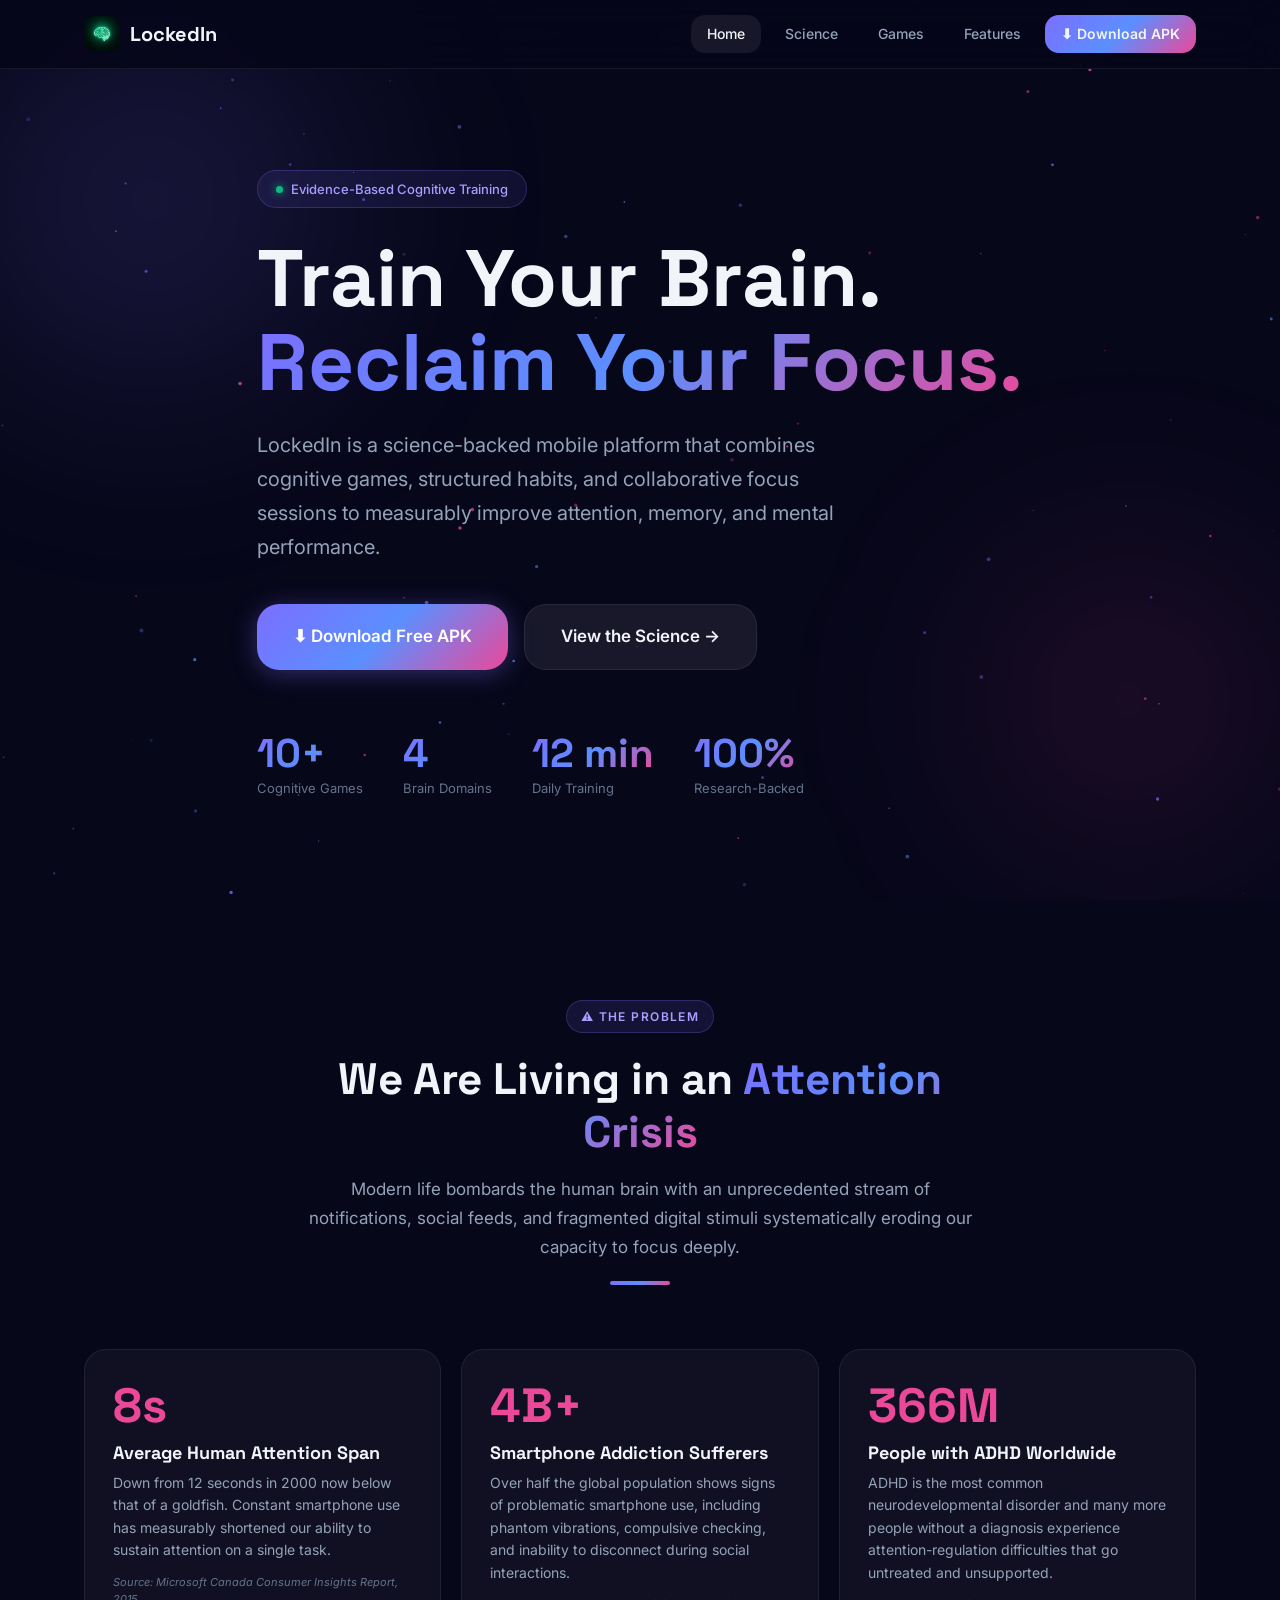
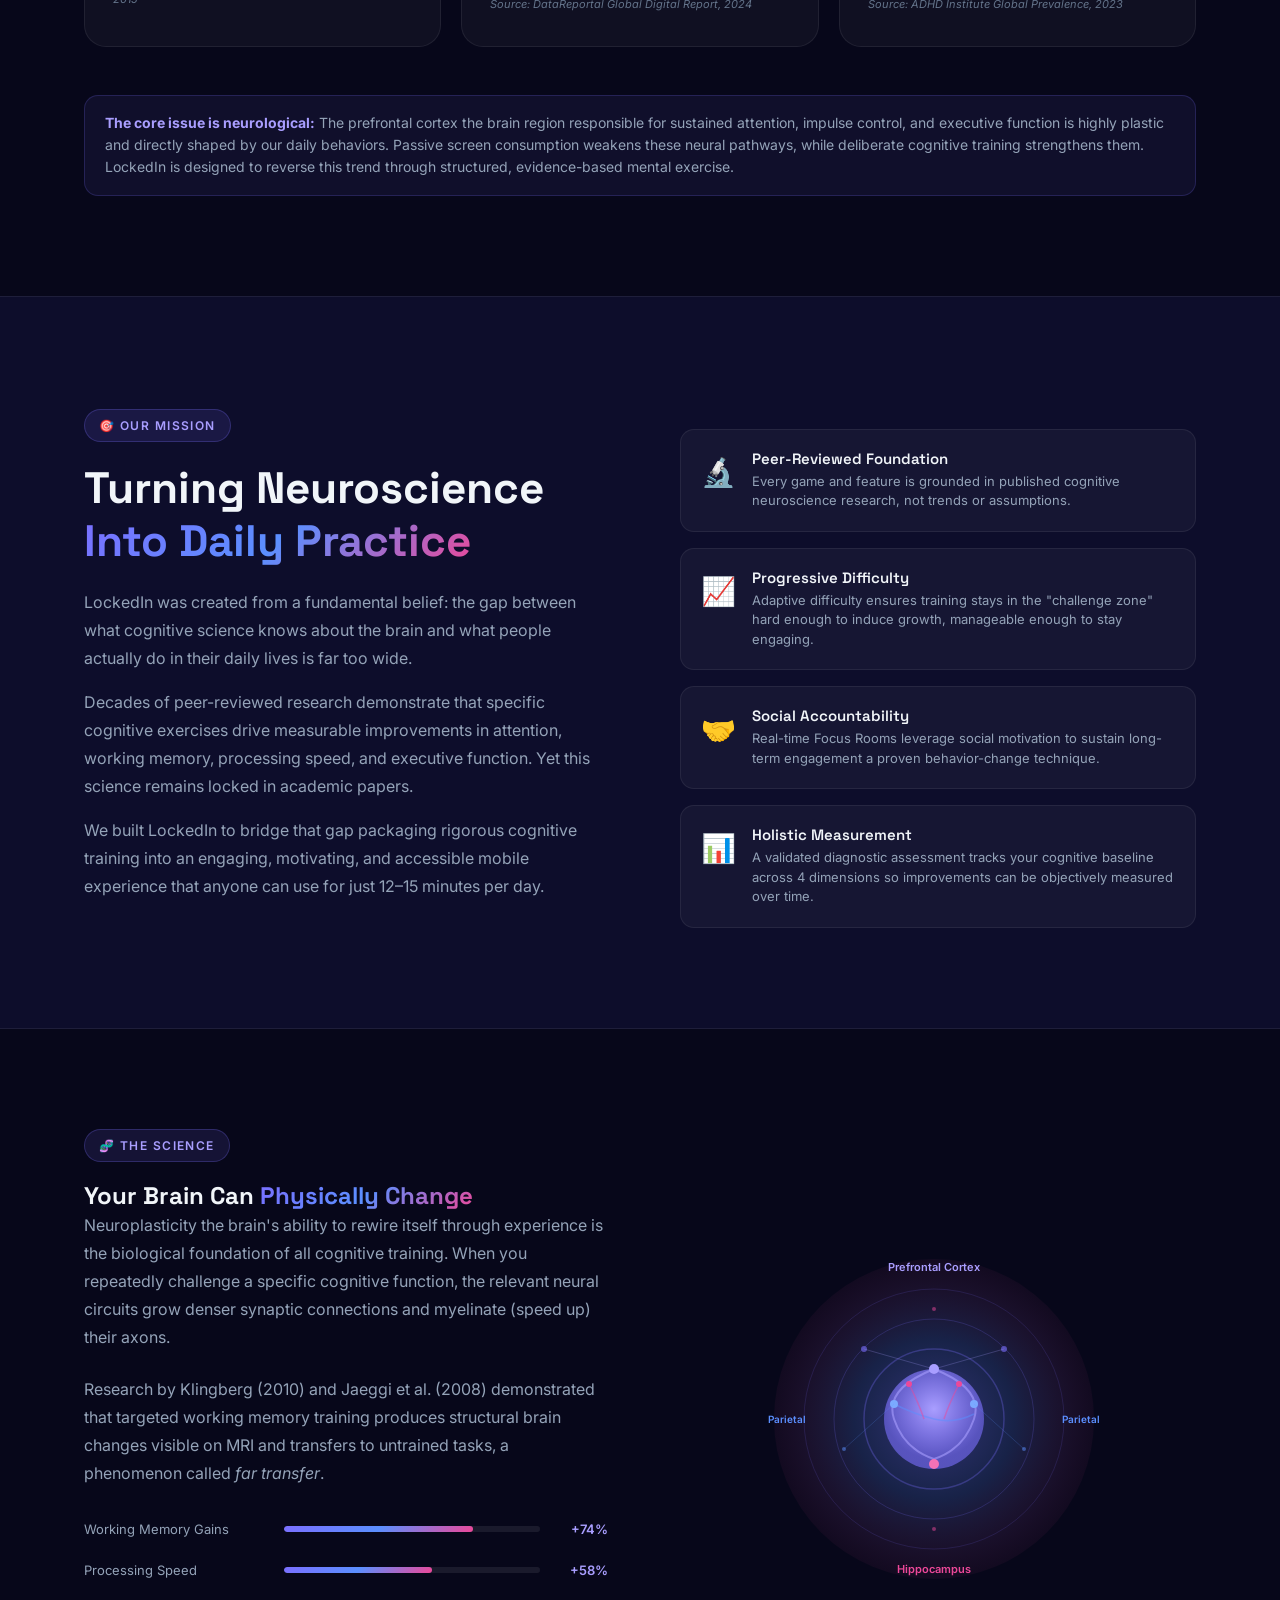
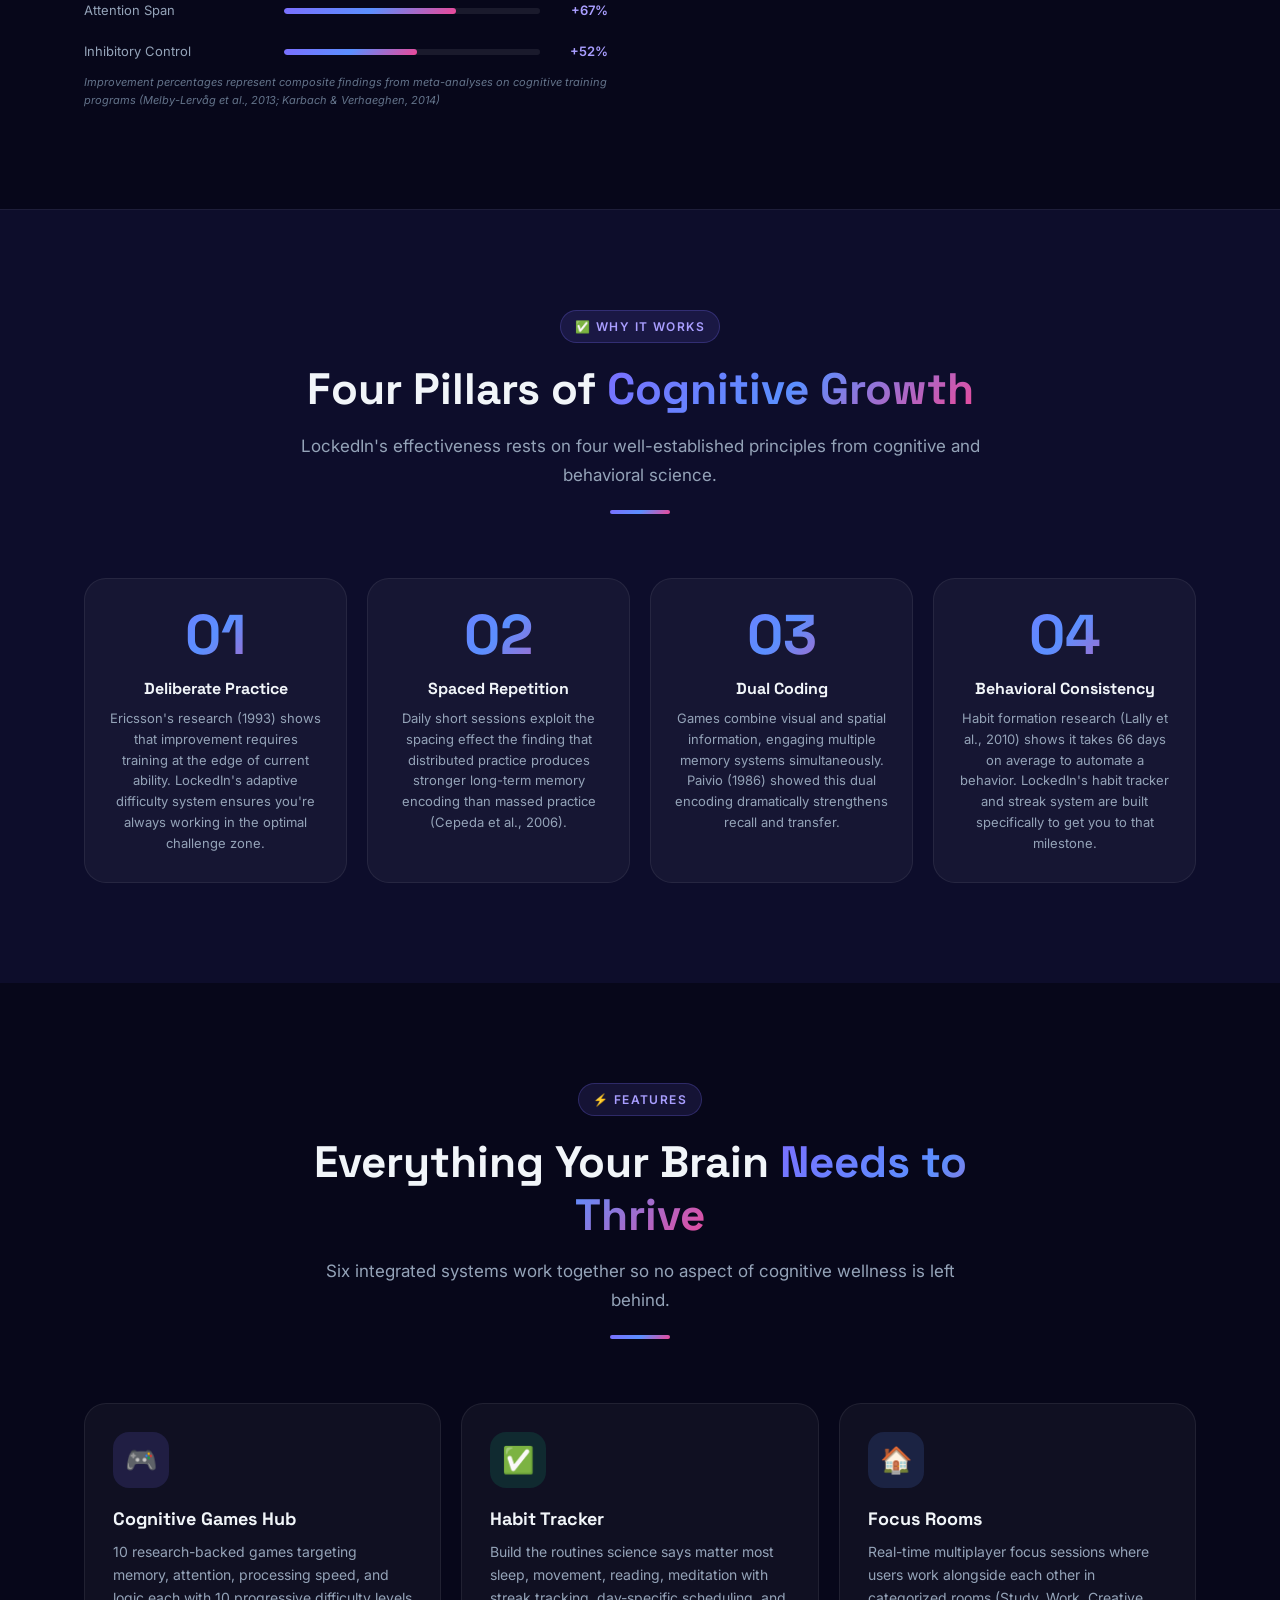
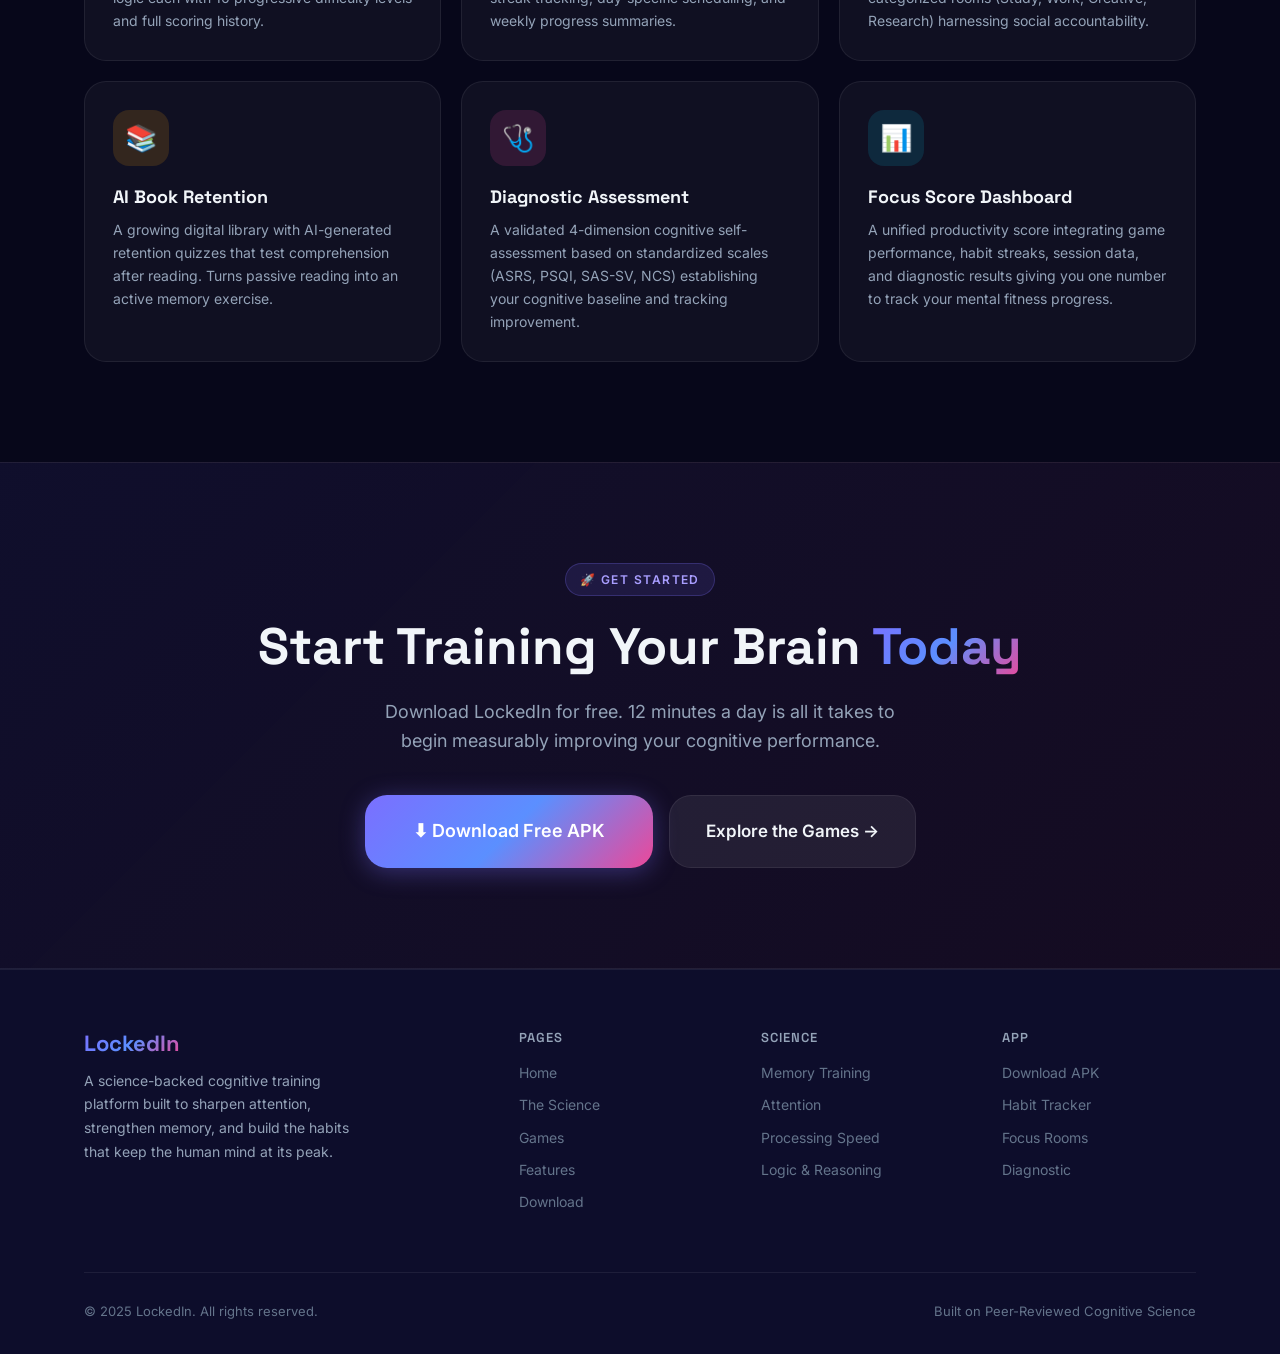
==== commit 5d37aac6: "Fix Logo" ====
--- a/index.html
+++ b/index.html
@@ -189,7 +189,7 @@
 <nav>
   <div class="nav-inner">
     <a href="index.html" class="nav-logo">
-      <div class="logo-icon">🧠</div>
+      <div class="logo-icon"><img src="appLogo.png" alt="FocusPro" /></div>
       LockedIn
     </a>
     <div class="nav-links">
--- a/style.css
+++ b/style.css
@@ -115,10 +115,12 @@
 
 .nav-logo .logo-icon {
   width: 36px; height: 36px;
-  background: var(--grad);
   border-radius: 10px;
   display: flex; align-items: center; justify-content: center;
-  font-size: 18px;
+  overflow: hidden;
+}
+.nav-logo .logo-icon img {
+  width: 100%; height: 100%; object-fit: cover;
 }
 
 .nav-links {
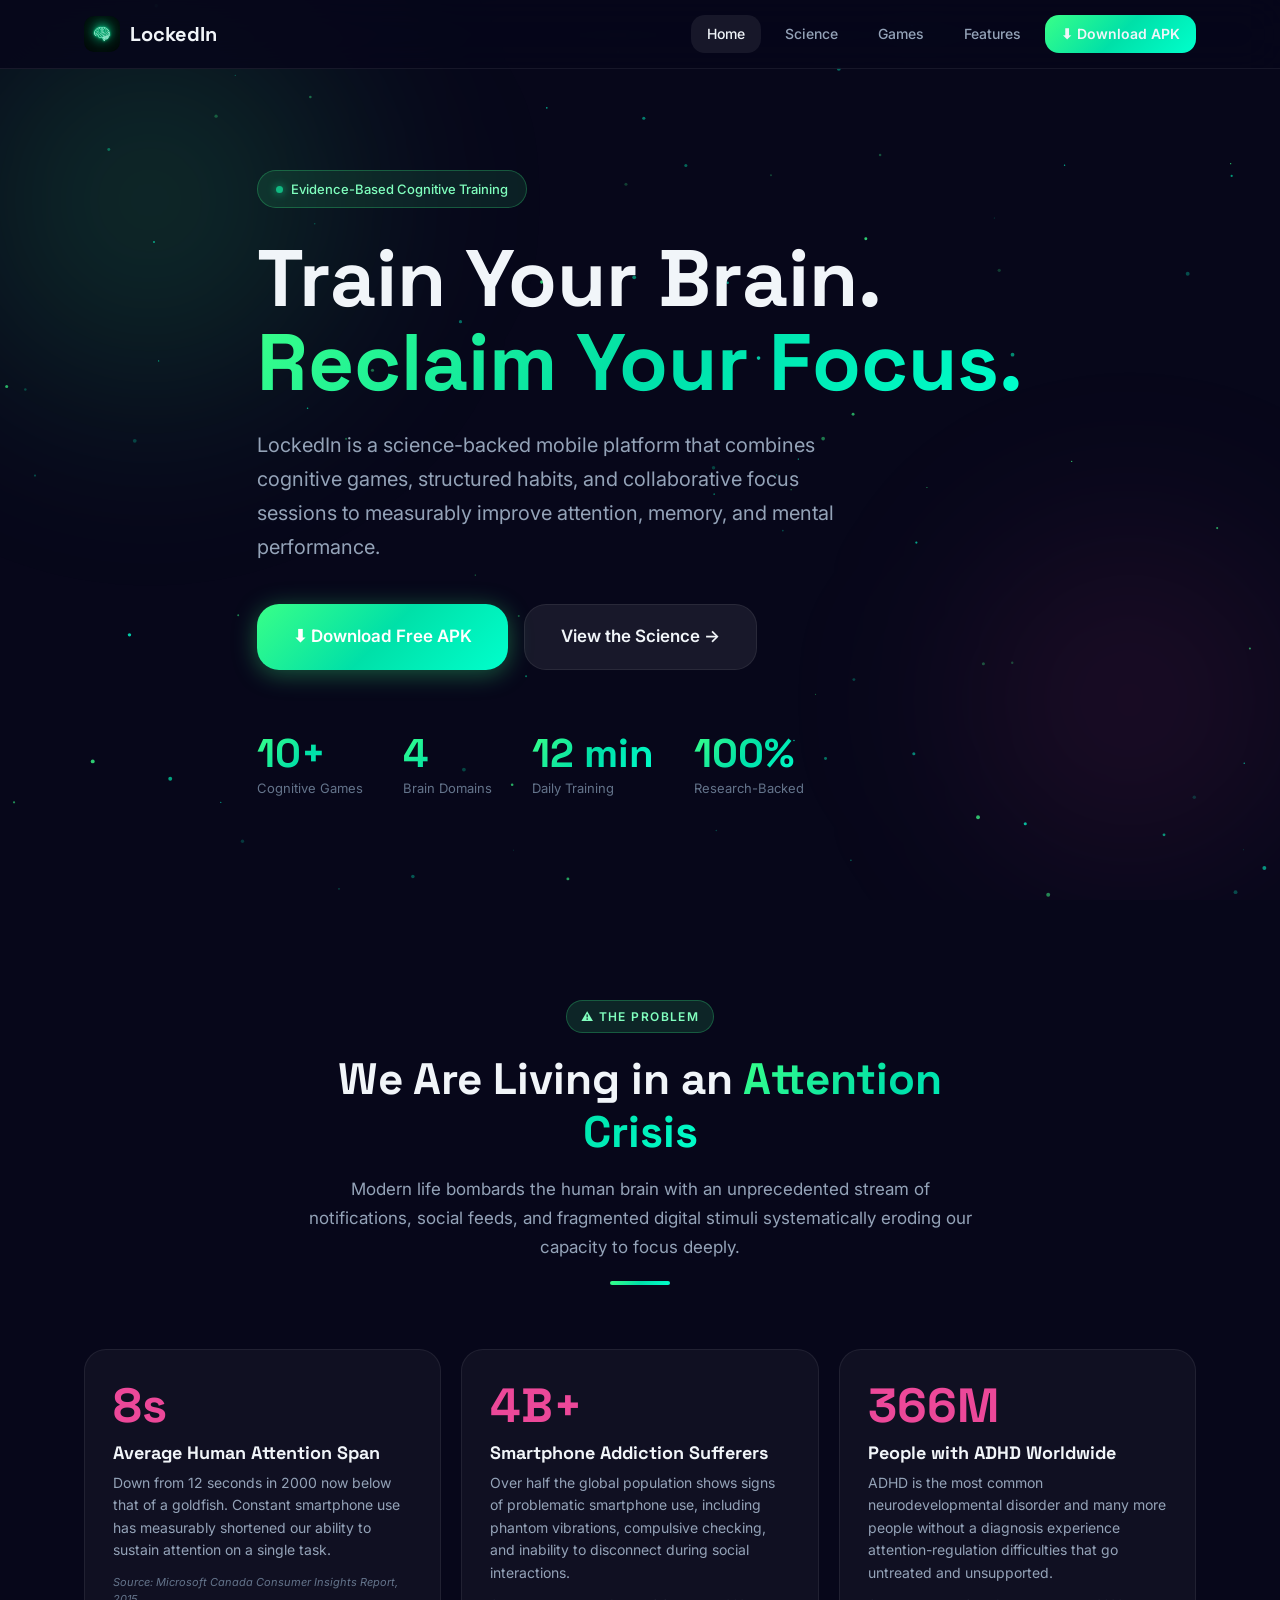
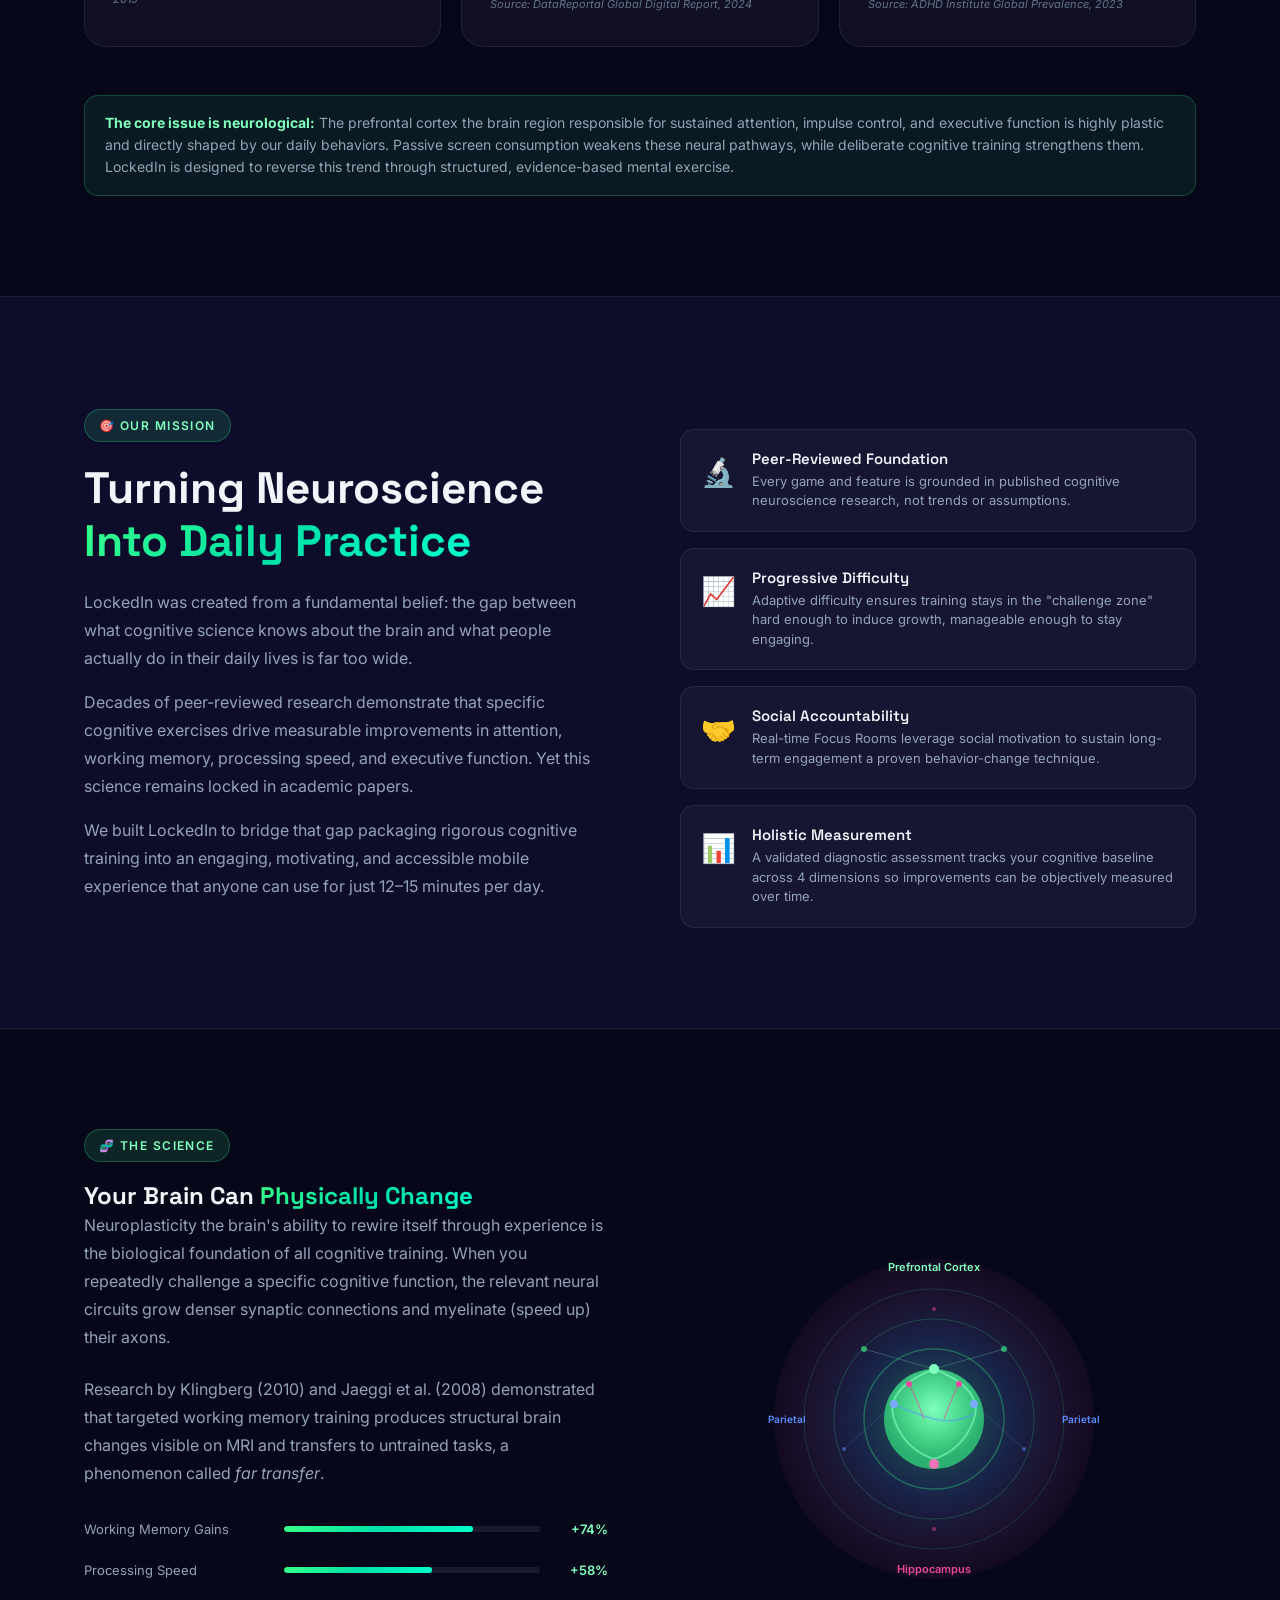
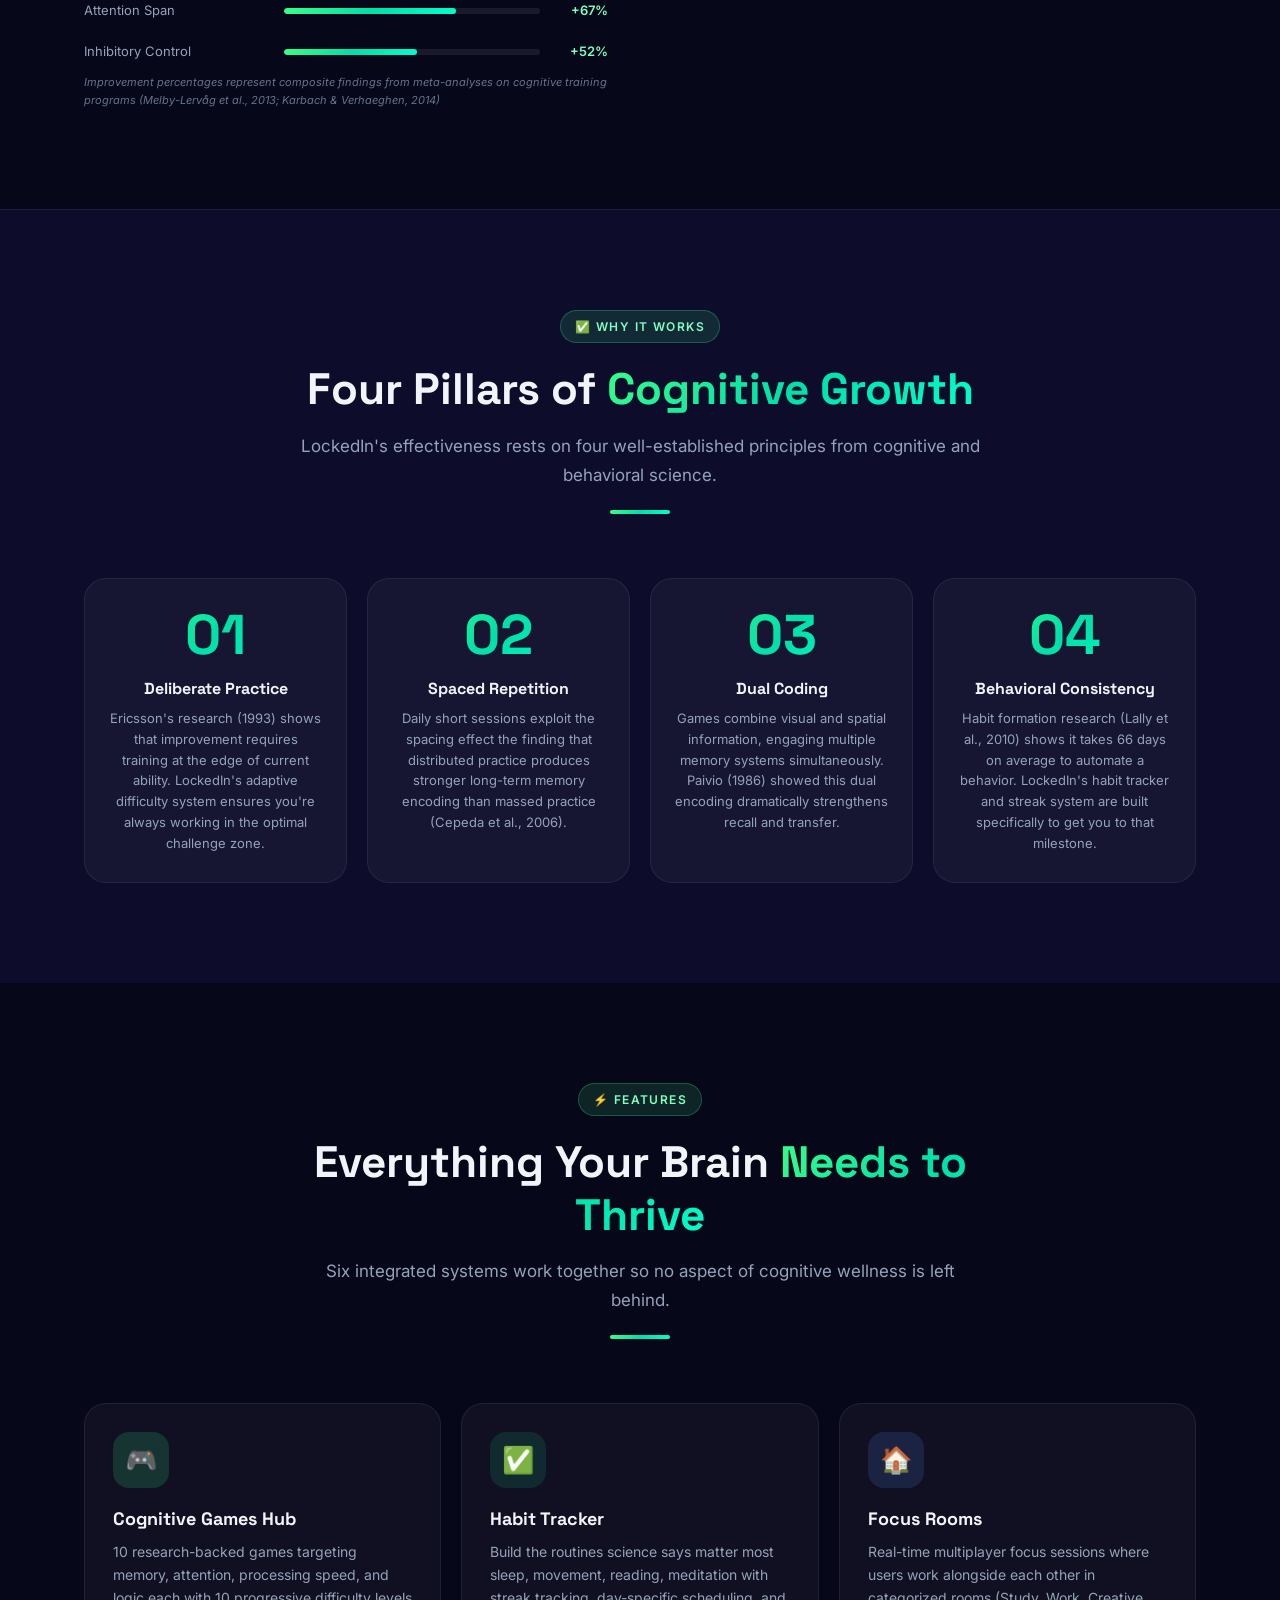
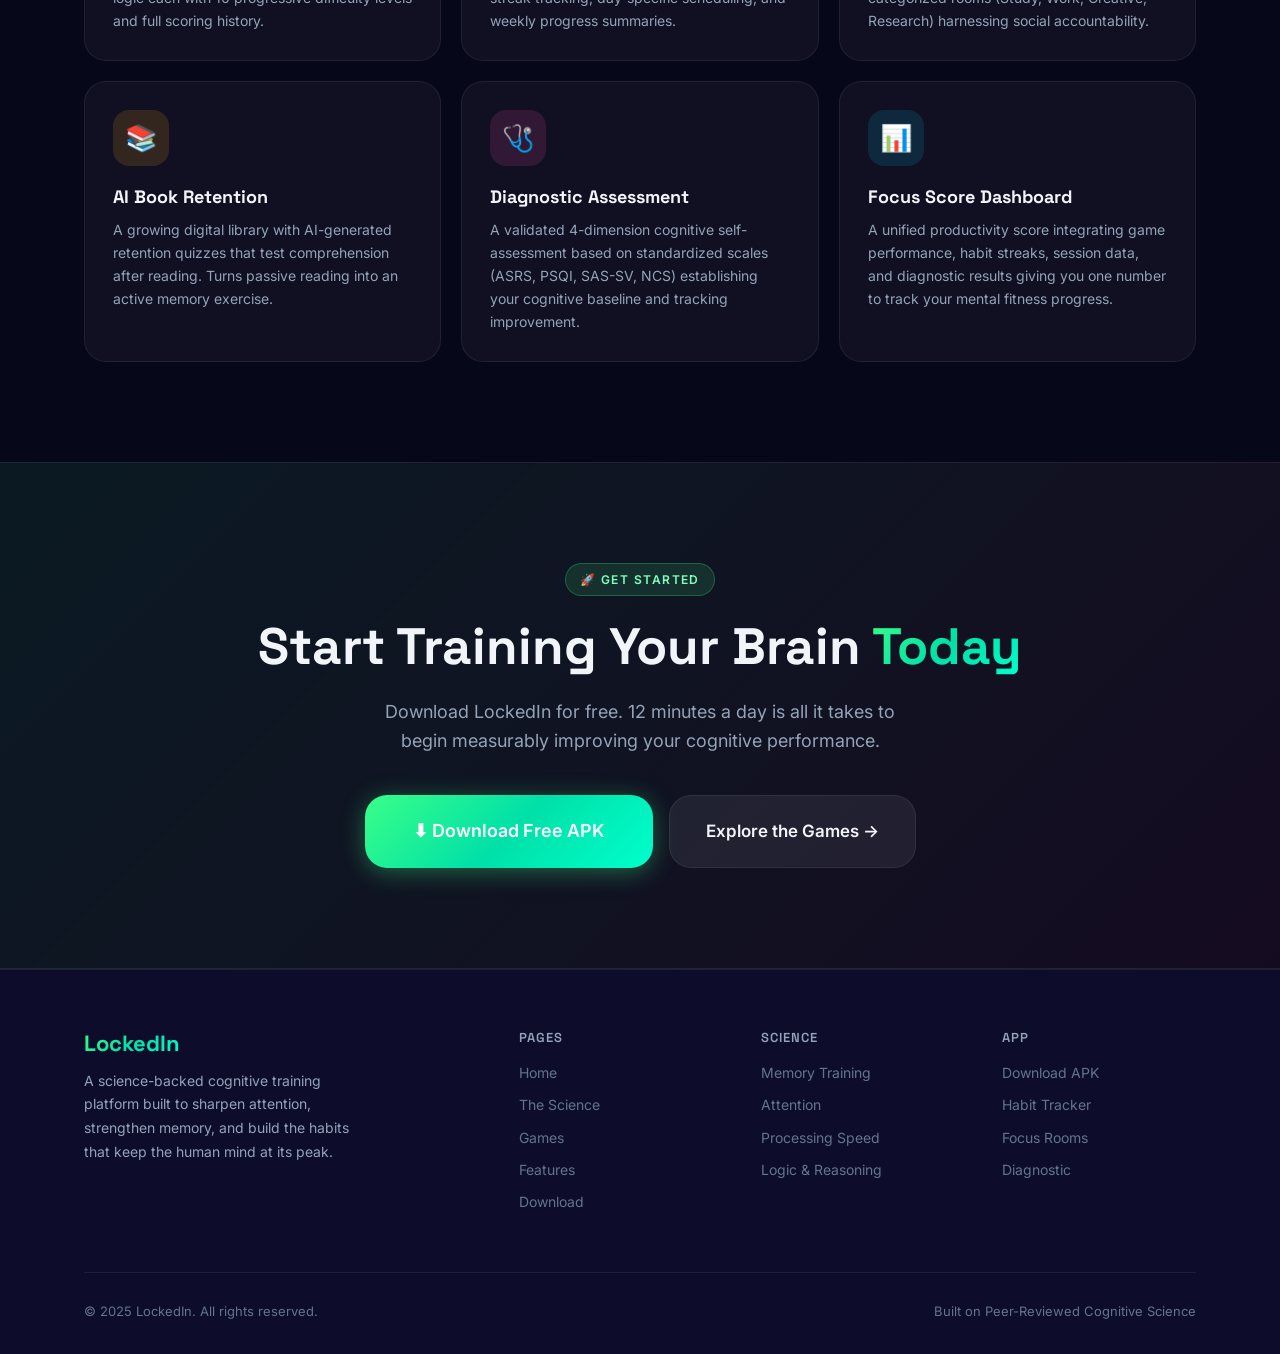
==== commit 186f5620: "..." ====
--- a/index.html
+++ b/index.html
@@ -16,7 +16,7 @@
     }
     .hero-glow-1 {
       width: 600px; height: 600px;
-      background: radial-gradient(circle, rgba(123,111,255,0.18) 0%, transparent 70%);
+      background: radial-gradient(circle, rgba(57,255,136,0.18) 0%, transparent 70%);
       top: -100px; left: -150px;
     }
     .hero-glow-2 {
@@ -30,8 +30,8 @@
     }
     .hero-eyebrow {
       display: inline-flex; align-items: center; gap: 8px;
-      background: rgba(123,111,255,0.1);
-      border: 1px solid rgba(123,111,255,0.25);
+      background: rgba(57,255,136,0.1);
+      border: 1px solid rgba(57,255,136,0.25);
       border-radius: 99px; padding: 8px 18px;
       font-size: 13px; font-weight: 500; color: var(--purple-light);
       margin-bottom: 28px;
@@ -160,7 +160,7 @@
     /*  CTA section  */
     .cta-section {
       text-align: center;
-      background: linear-gradient(135deg, rgba(123,111,255,0.08) 0%, rgba(236,72,153,0.06) 100%);
+      background: linear-gradient(135deg, rgba(57,255,136,0.08) 0%, rgba(236,72,153,0.06) 100%);
       border-top: 1px solid var(--border);
       border-bottom: 1px solid var(--border);
     }
@@ -415,45 +415,45 @@
           <svg width="340" height="340" viewBox="0 0 340 340" fill="none" xmlns="http://www.w3.org/2000/svg">
             <defs>
               <radialGradient id="brainGrad" cx="50%" cy="50%" r="50%">
-                <stop offset="0%" stop-color="#7B6FFF" stop-opacity="0.4"/>
+                <stop offset="0%" stop-color="#39FF88" stop-opacity="0.4"/>
                 <stop offset="50%" stop-color="#5B8FFF" stop-opacity="0.2"/>
                 <stop offset="100%" stop-color="#EC4899" stop-opacity="0.05"/>
               </radialGradient>
               <radialGradient id="coreGrad" cx="50%" cy="40%" r="50%">
-                <stop offset="0%" stop-color="#A99EFF"/>
-                <stop offset="100%" stop-color="#7B6FFF" stop-opacity="0.6"/>
+                <stop offset="0%" stop-color="#80FFBE"/>
+                <stop offset="100%" stop-color="#39FF88" stop-opacity="0.6"/>
               </radialGradient>
             </defs>
             <!-- Outer glow rings -->
             <circle cx="170" cy="170" r="160" fill="url(#brainGrad)" />
-            <circle cx="170" cy="170" r="130" stroke="rgba(123,111,255,0.15)" stroke-width="1" fill="none"/>
-            <circle cx="170" cy="170" r="100" stroke="rgba(123,111,255,0.2)" stroke-width="1" fill="none"/>
-            <circle cx="170" cy="170" r="70"  stroke="rgba(123,111,255,0.3)" stroke-width="1.5" fill="none"/>
+            <circle cx="170" cy="170" r="130" stroke="rgba(57,255,136,0.15)" stroke-width="1" fill="none"/>
+            <circle cx="170" cy="170" r="100" stroke="rgba(57,255,136,0.2)" stroke-width="1" fill="none"/>
+            <circle cx="170" cy="170" r="70"  stroke="rgba(57,255,136,0.3)" stroke-width="1.5" fill="none"/>
             <!-- Core -->
             <circle cx="170" cy="170" r="50" fill="url(#coreGrad)" />
             <!-- Neural paths -->
-            <path d="M170 120 Q220 140 210 170 Q200 200 170 210" stroke="rgba(169,158,255,0.6)" stroke-width="2" fill="none"/>
-            <path d="M170 120 Q120 140 130 170 Q140 200 170 210" stroke="rgba(169,158,255,0.6)" stroke-width="2" fill="none"/>
+            <path d="M170 120 Q220 140 210 170 Q200 200 170 210" stroke="rgba(128,255,190,0.6)" stroke-width="2" fill="none"/>
+            <path d="M170 120 Q120 140 130 170 Q140 200 170 210" stroke="rgba(128,255,190,0.6)" stroke-width="2" fill="none"/>
             <path d="M130 155 Q150 165 170 170 Q190 175 210 165" stroke="rgba(91,143,255,0.5)" stroke-width="1.5" fill="none"/>
             <path d="M145 135 Q155 155 160 170" stroke="rgba(236,72,153,0.5)" stroke-width="1.5" fill="none"/>
             <path d="M195 135 Q185 155 180 170" stroke="rgba(236,72,153,0.5)" stroke-width="1.5" fill="none"/>
             <!-- Dots -->
-            <circle cx="170" cy="120" r="5" fill="#A99EFF"/>
+            <circle cx="170" cy="120" r="5" fill="#80FFBE"/>
             <circle cx="210" cy="155" r="4" fill="#7BAAFF"/>
             <circle cx="130" cy="155" r="4" fill="#7BAAFF"/>
             <circle cx="170" cy="215" r="5" fill="#F472B6"/>
             <circle cx="145" cy="135" r="3" fill="#EC4899"/>
             <circle cx="195" cy="135" r="3" fill="#EC4899"/>
             <!-- Outer dots representing nodes -->
-            <circle cx="100" cy="100" r="3" fill="rgba(123,111,255,0.6)"/>
-            <circle cx="240" cy="100" r="3" fill="rgba(123,111,255,0.6)"/>
+            <circle cx="100" cy="100" r="3" fill="rgba(57,255,136,0.6)"/>
+            <circle cx="240" cy="100" r="3" fill="rgba(57,255,136,0.6)"/>
             <circle cx="80"  cy="200" r="2" fill="rgba(91,143,255,0.5)"/>
             <circle cx="260" cy="200" r="2" fill="rgba(91,143,255,0.5)"/>
             <circle cx="170" cy="60"  r="2" fill="rgba(236,72,153,0.5)"/>
             <circle cx="170" cy="280" r="2" fill="rgba(236,72,153,0.5)"/>
             <!-- Connecting lines to outer dots -->
-            <line x1="170" y1="120" x2="100" y2="100" stroke="rgba(169,158,255,0.25)" stroke-width="1"/>
-            <line x1="170" y1="120" x2="240" y2="100" stroke="rgba(169,158,255,0.25)" stroke-width="1"/>
+            <line x1="170" y1="120" x2="100" y2="100" stroke="rgba(128,255,190,0.25)" stroke-width="1"/>
+            <line x1="170" y1="120" x2="240" y2="100" stroke="rgba(128,255,190,0.25)" stroke-width="1"/>
             <line x1="130" y1="155" x2="80"  y2="200" stroke="rgba(91,143,255,0.2)" stroke-width="1"/>
             <line x1="210" y1="155" x2="260" y2="200" stroke="rgba(91,143,255,0.2)" stroke-width="1"/>
           </svg>
@@ -513,7 +513,7 @@
     </div>
     <div class="features-grid">
       <div class="feature-card reveal reveal-delay-1">
-        <div class="icon-circle" style="background:rgba(123,111,255,0.15);">🎮</div>
+        <div class="icon-circle" style="background:rgba(57,255,136,0.15);">🎮</div>
         <h3>Cognitive Games Hub</h3>
         <p>10 research-backed games targeting memory, attention, processing speed, and logic  each with 10 progressive difficulty levels and full scoring history.</p>
       </div>
--- a/style.css
+++ b/style.css
@@ -11,10 +11,10 @@
   --card: rgba(255,255,255,0.04);
   --card-hover: rgba(255,255,255,0.07);
   --border: rgba(255,255,255,0.07);
-  --border-glow: rgba(123,111,255,0.45);
-
-  --purple: #7B6FFF;
-  --purple-light: #A99EFF;
+  --border-glow: rgba(57,255,136,0.45);
+
+  --purple: #39FF88;
+  --purple-light: #80FFBE;
   --blue: #5B8FFF;
   --pink: #EC4899;
   --emerald: #10B981;
@@ -27,14 +27,14 @@
   --text-2: #94A3B8;
   --text-3: #64748B;
 
-  --grad: linear-gradient(135deg, #7B6FFF 0%, #5B8FFF 50%, #EC4899 100%);
-  --grad-subtle: linear-gradient(135deg, rgba(123,111,255,0.15) 0%, rgba(91,143,255,0.08) 100%);
+  --grad: linear-gradient(135deg, #39FF88 0%, #00E0A8 50%, #00FFCC 100%);
+  --grad-subtle: linear-gradient(135deg, rgba(57,255,136,0.15) 0%, rgba(0,224,168,0.08) 100%);
 
   --r: 14px;
   --r-lg: 22px;
   --r-xl: 32px;
   --shadow: 0 8px 40px rgba(0,0,0,0.5);
-  --shadow-glow: 0 0 60px rgba(123,111,255,0.12);
+  --shadow-glow: 0 0 60px rgba(57,255,136,0.12);
   --transition: 0.3s cubic-bezier(0.4,0,0.2,1);
 }
 
@@ -74,8 +74,8 @@
   letter-spacing: 0.12em;
   text-transform: uppercase;
   color: var(--purple-light);
-  background: rgba(123,111,255,0.12);
-  border: 1px solid rgba(123,111,255,0.25);
+  background: rgba(57,255,136,0.12);
+  border: 1px solid rgba(57,255,136,0.25);
   padding: 6px 14px;
   border-radius: 99px;
   margin-bottom: 20px;
@@ -179,9 +179,9 @@
 
 .btn-primary {
   background: var(--grad); color: #fff;
-  box-shadow: 0 4px 24px rgba(123,111,255,0.35);
-}
-.btn-primary:hover { transform: translateY(-2px); box-shadow: 0 8px 32px rgba(123,111,255,0.5); }
+  box-shadow: 0 4px 24px rgba(57,255,136,0.35);
+}
+.btn-primary:hover { transform: translateY(-2px); box-shadow: 0 8px 32px rgba(57,255,136,0.5); }
 
 .btn-ghost {
   background: rgba(255,255,255,0.07);
@@ -222,7 +222,7 @@
   padding: 5px 12px; border-radius: 99px;
 }
 
-.chip-purple { background: rgba(123,111,255,0.15); color: var(--purple-light); border: 1px solid rgba(123,111,255,0.3); }
+.chip-purple { background: rgba(57,255,136,0.15); color: var(--purple-light); border: 1px solid rgba(57,255,136,0.3); }
 .chip-blue   { background: rgba(91,143,255,0.15);  color: #7BAAFF;             border: 1px solid rgba(91,143,255,0.3); }
 .chip-pink   { background: rgba(236,72,153,0.15);  color: #F472B6;             border: 1px solid rgba(236,72,153,0.3); }
 .chip-emerald{ background: rgba(16,185,129,0.15);  color: #34D399;             border: 1px solid rgba(16,185,129,0.3); }
@@ -332,15 +332,15 @@
 .citation {
   font-size: 11px; color: var(--text-3);
   font-style: italic; margin-top: 8px;
-  border-left: 2px solid rgba(123,111,255,0.3);
+  border-left: 2px solid rgba(57,255,136,0.3);
   padding-left: 10px;
   line-height: 1.5;
 }
 
 /*  Highlight box  */
 .highlight-box {
-  background: rgba(123,111,255,0.08);
-  border: 1px solid rgba(123,111,255,0.2);
+  background: rgba(57,255,136,0.08);
+  border: 1px solid rgba(57,255,136,0.2);
   border-radius: var(--r);
   padding: 16px 20px;
   font-size: 14px; color: var(--text-2);
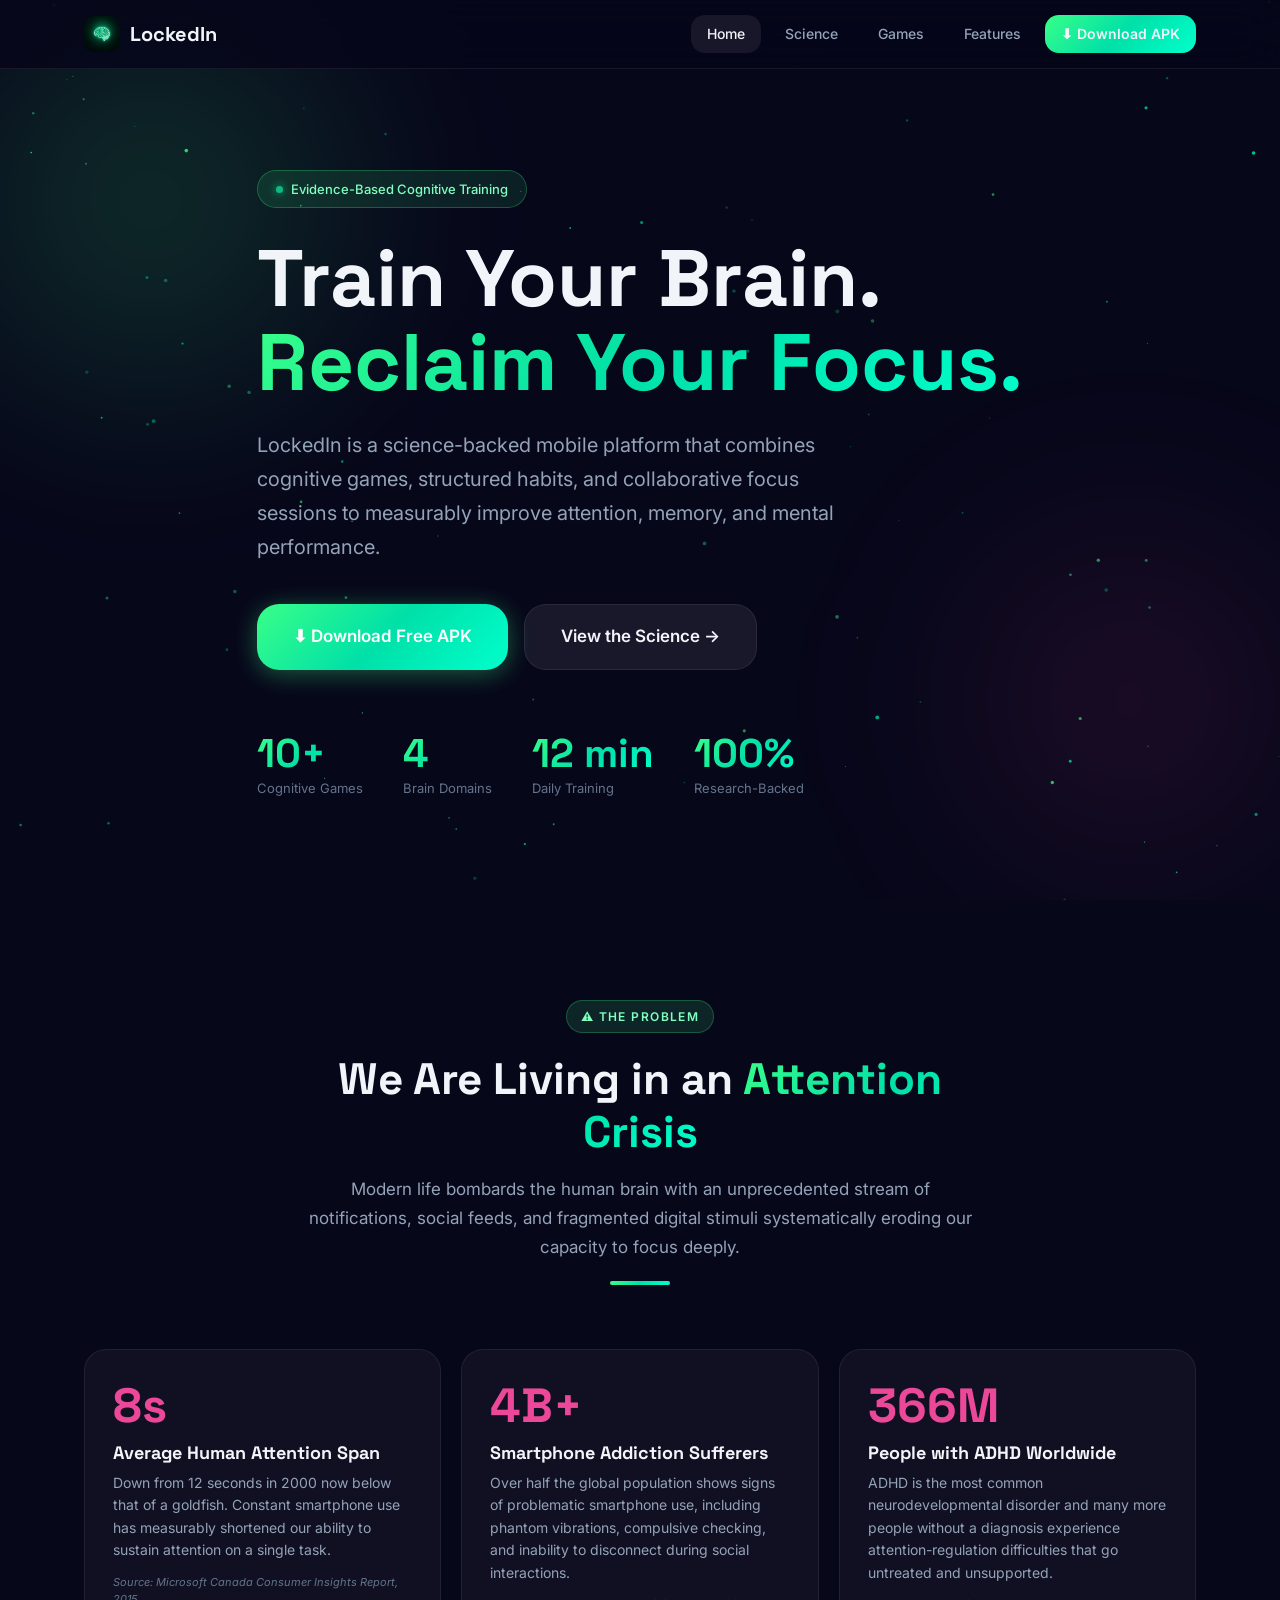
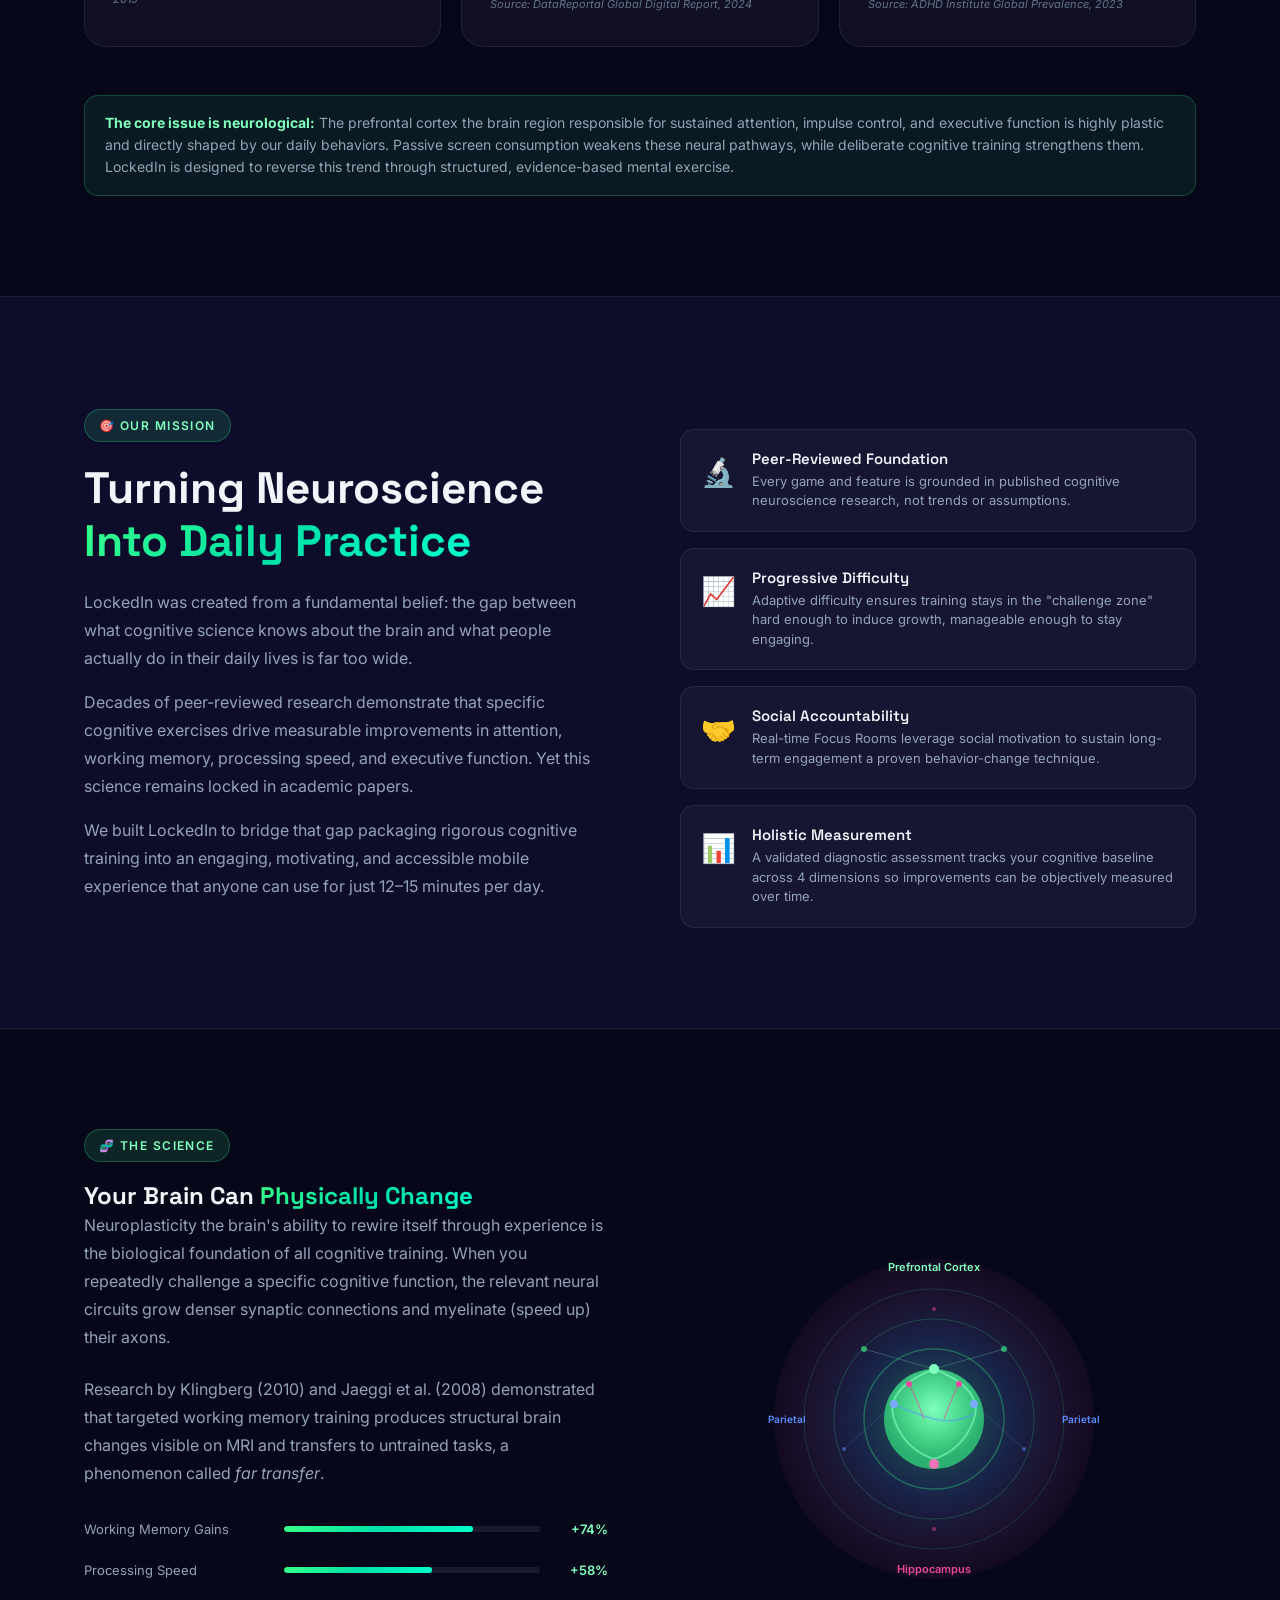
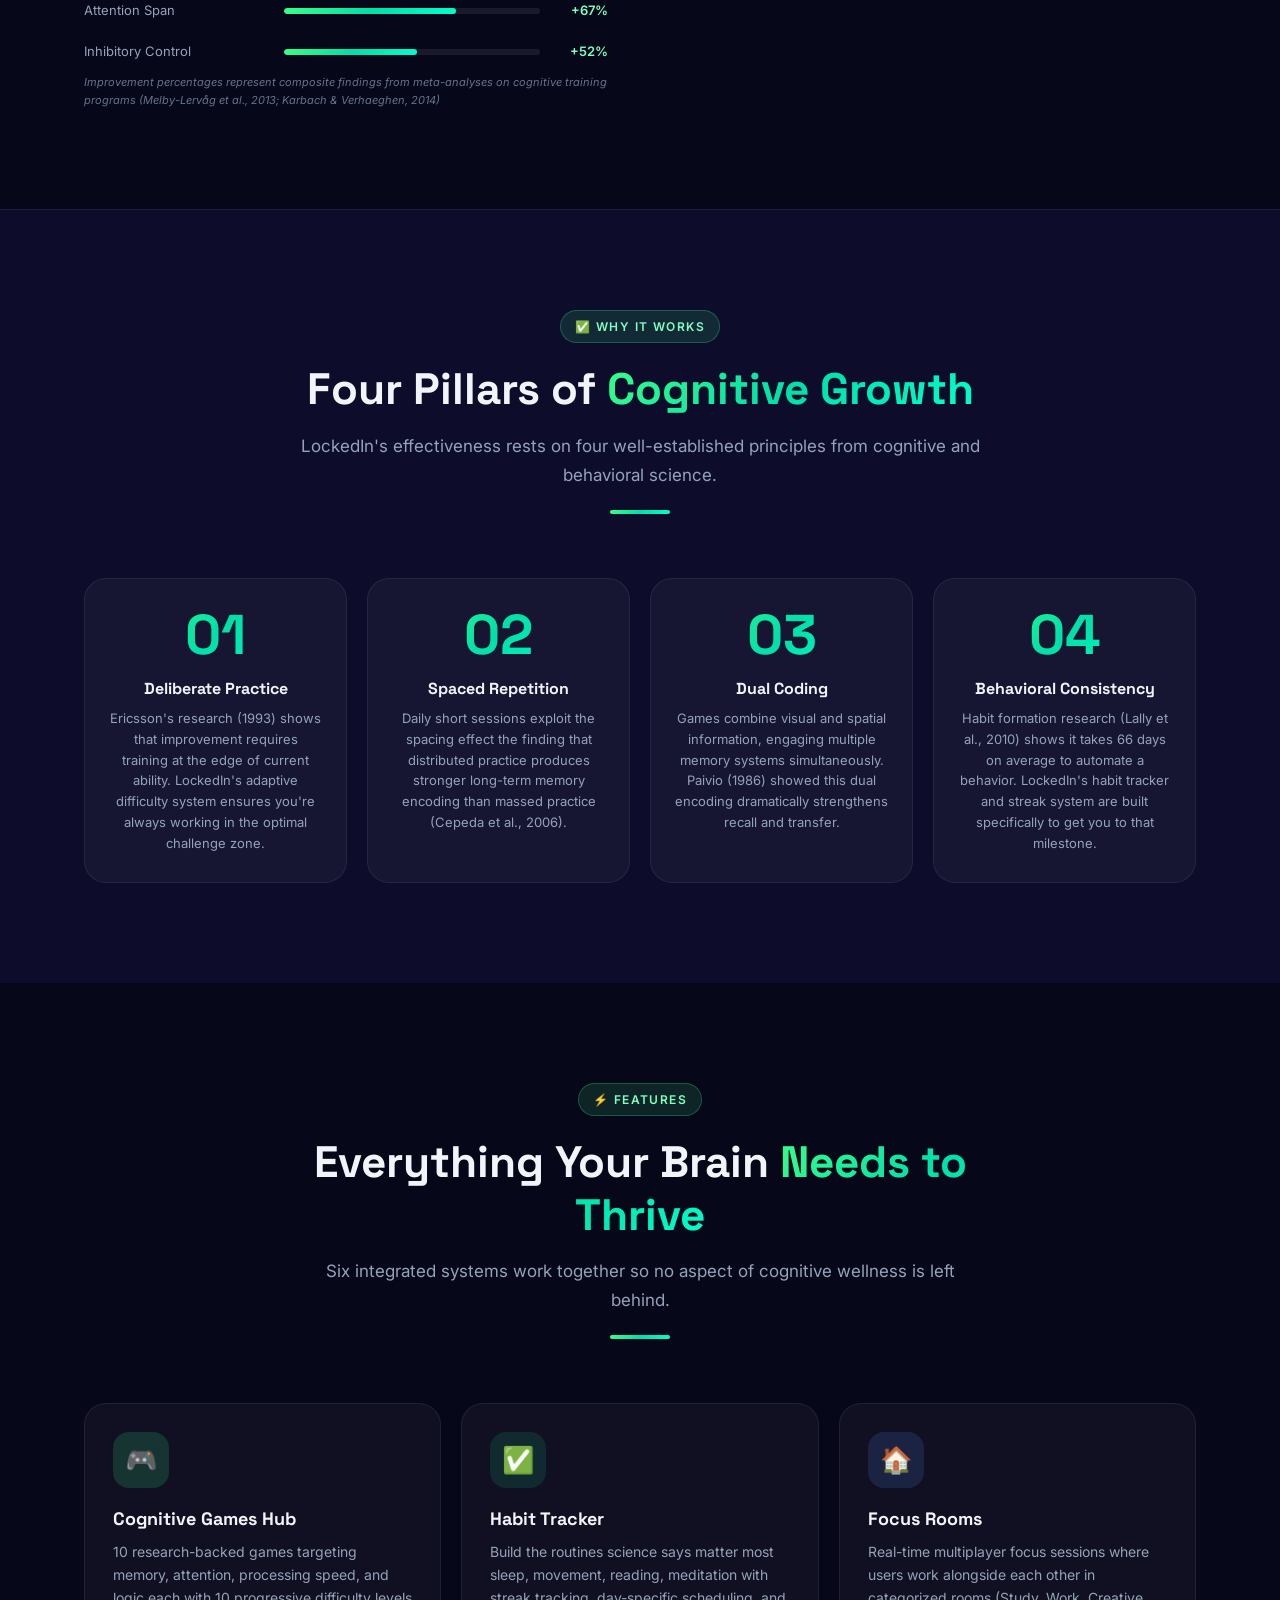
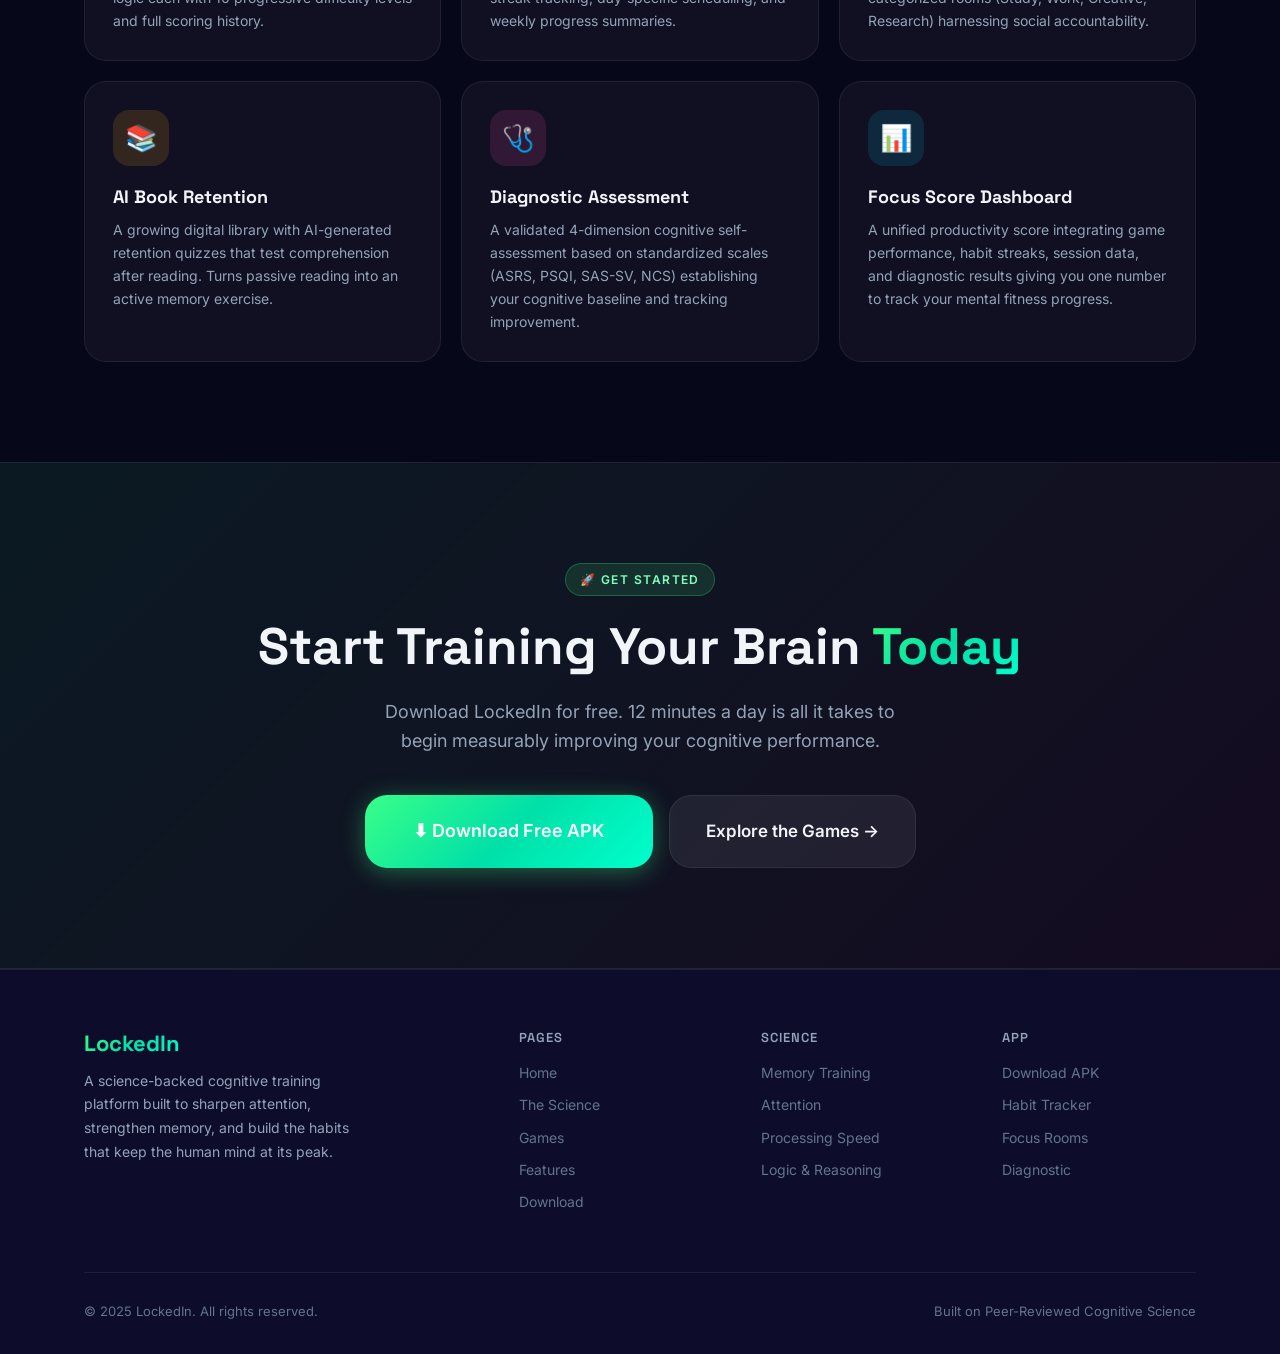
==== commit 4916b7ee: "App Logo fix" ====
--- a/index.html
+++ b/index.html
@@ -4,6 +4,7 @@
   <meta charset="UTF-8" />
   <meta name="viewport" content="width=device-width, initial-scale=1.0" />
   <title>LockedIn  Sharpen Your Mind</title>
+  <link rel="icon" href="appLogo.png" type="image/png" />
   <link rel="stylesheet" href="style.css" />
   <style>
     /*  Hero  */
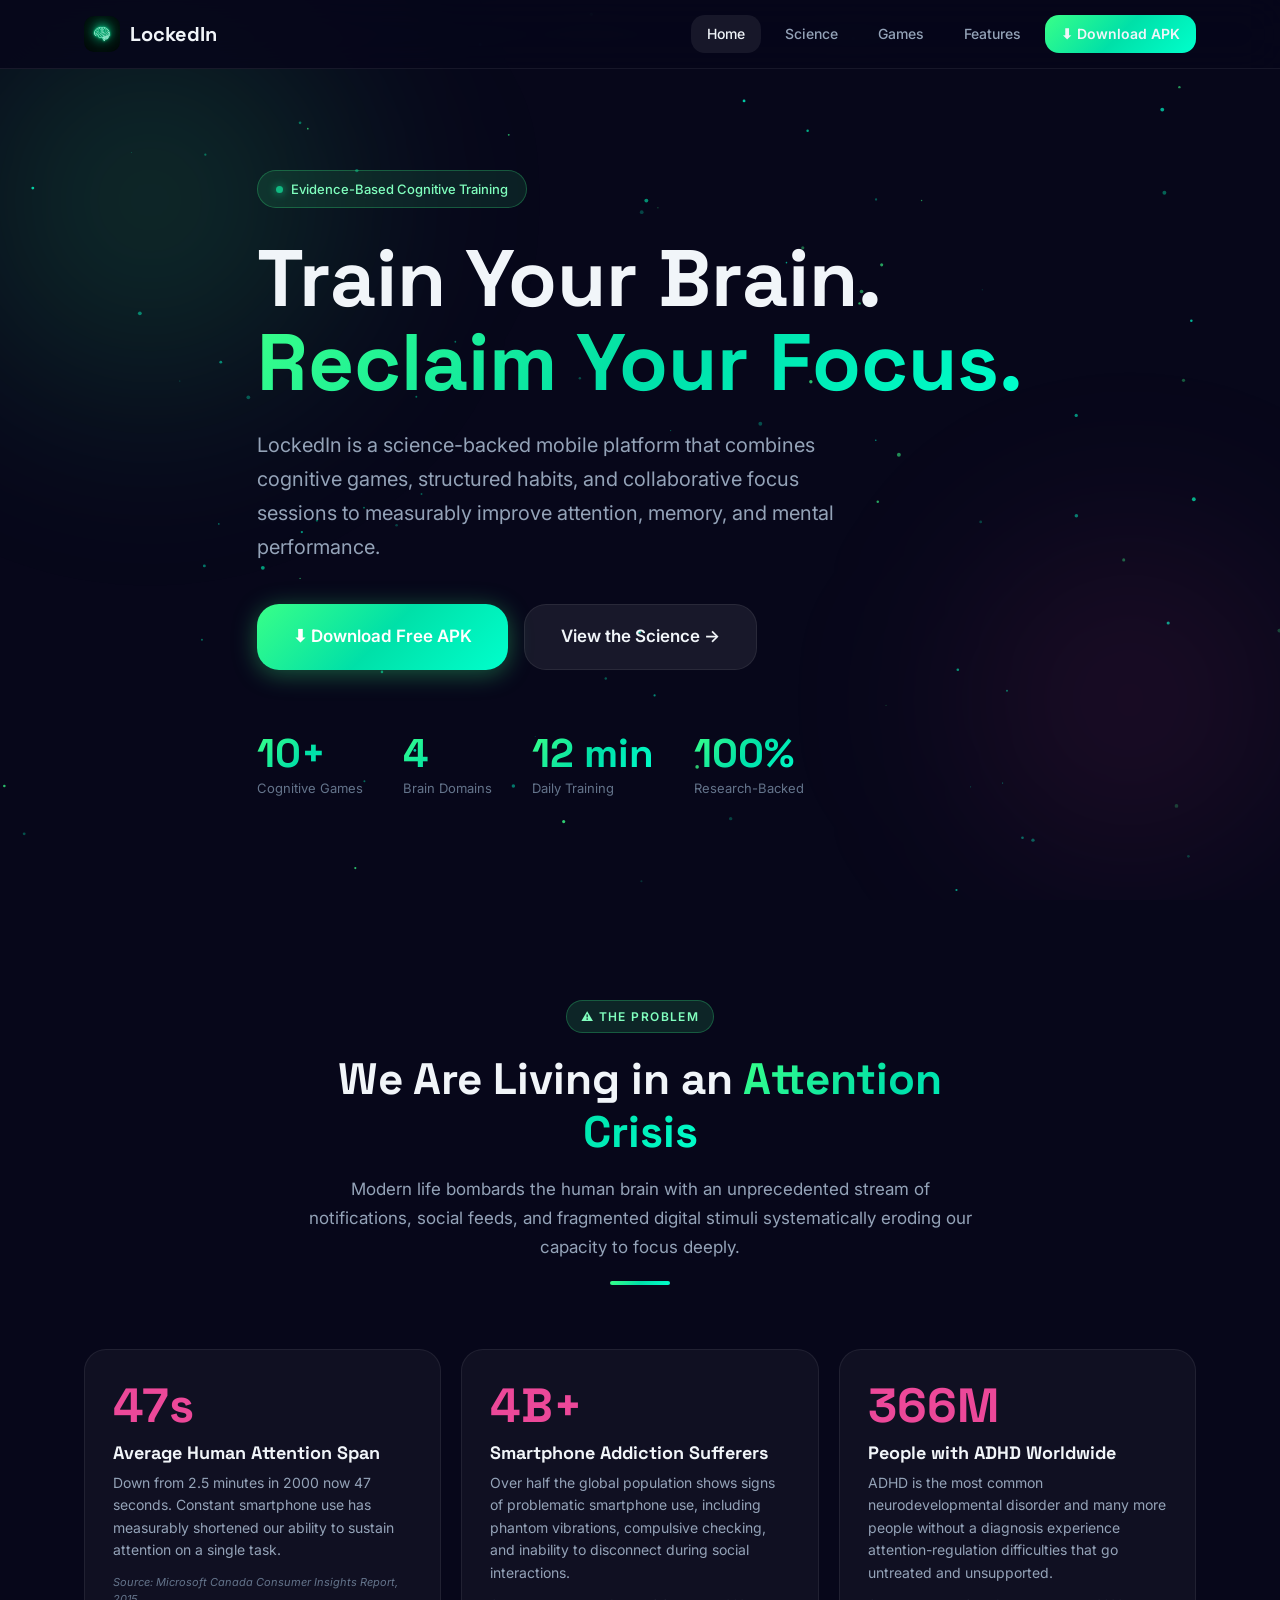
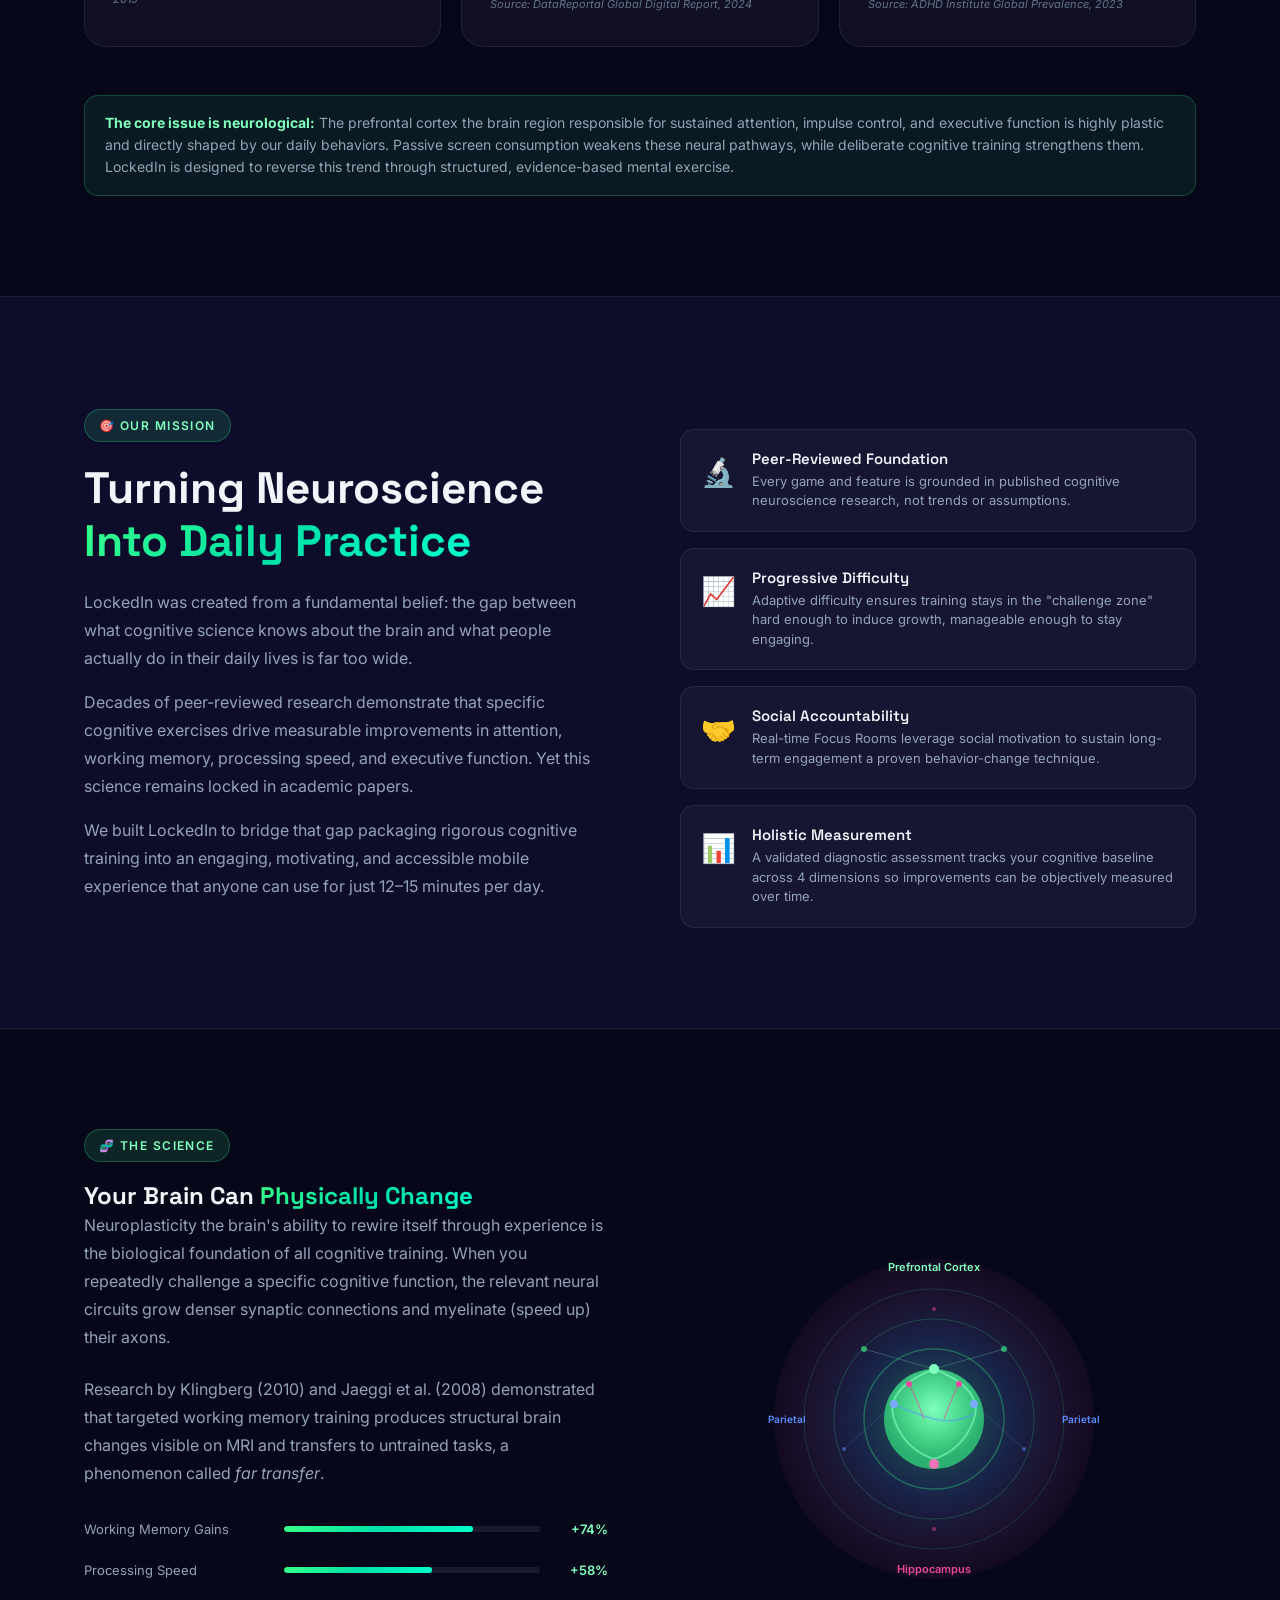
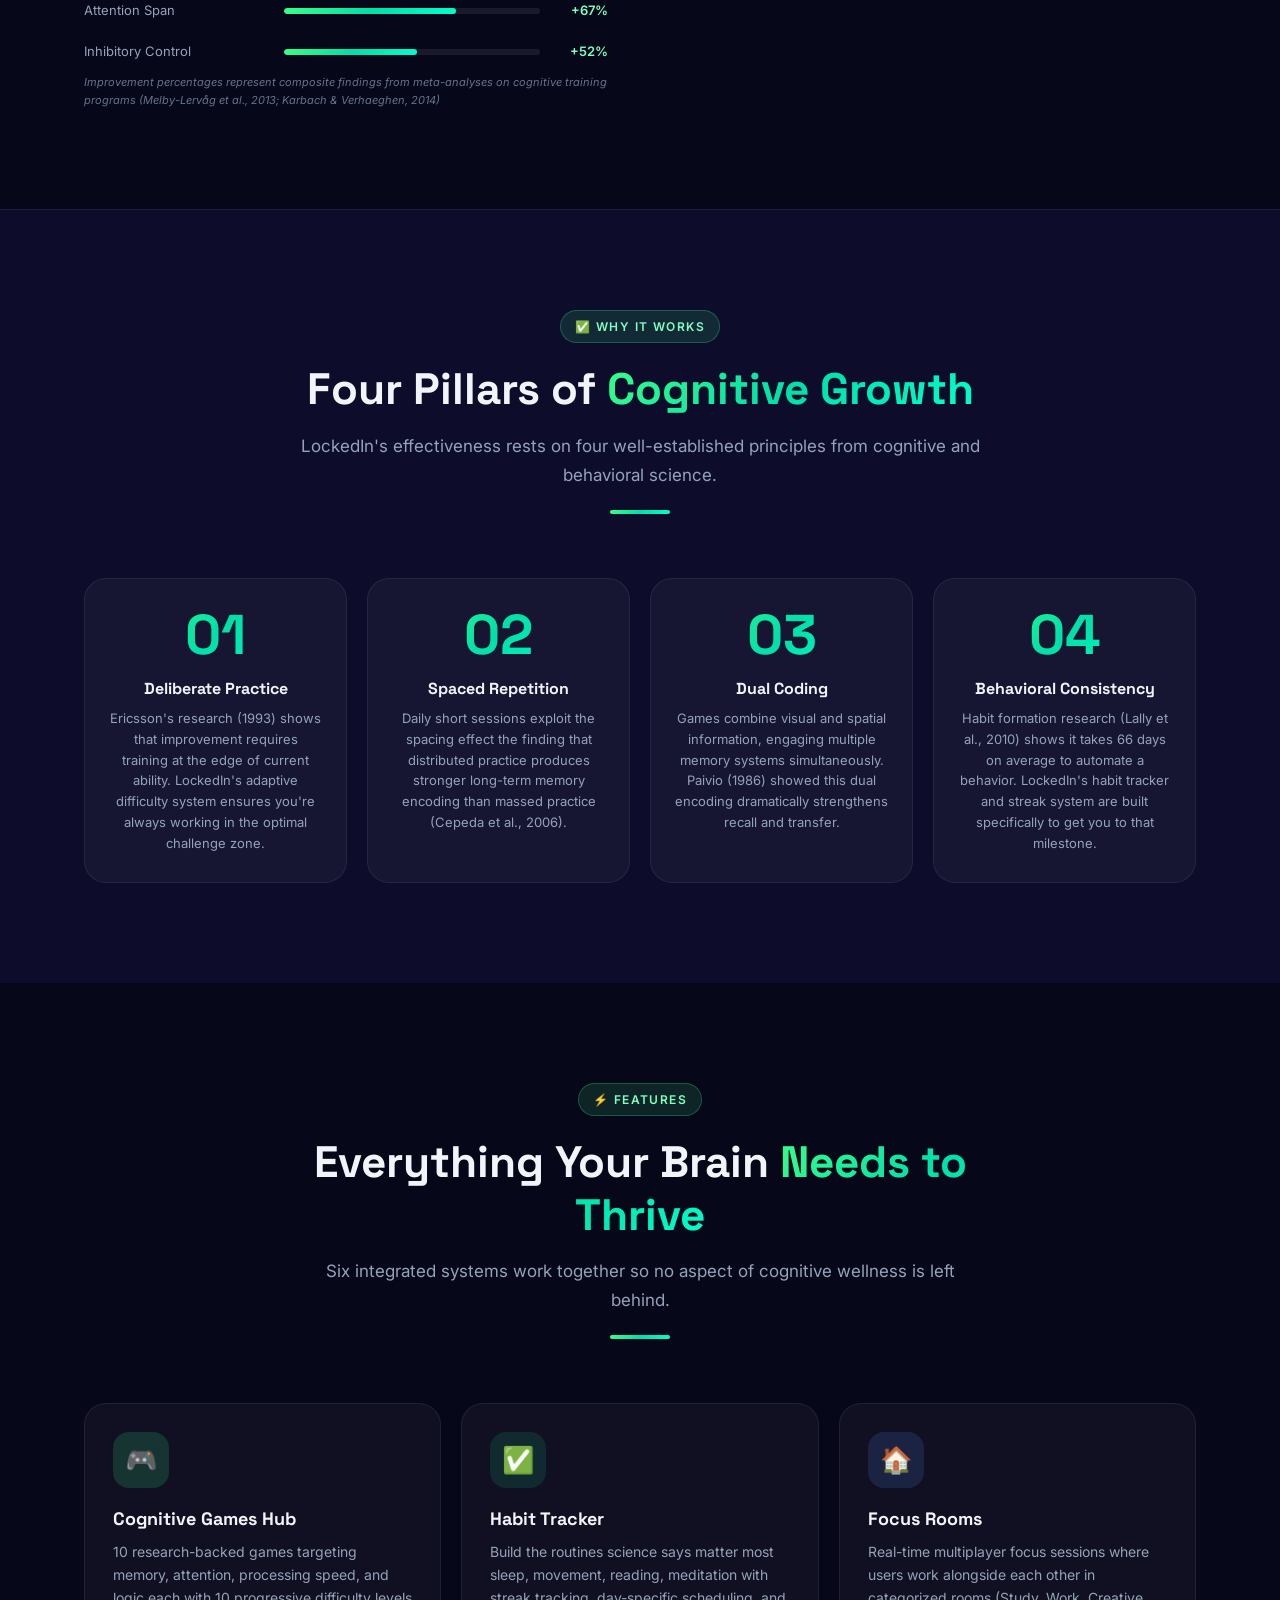
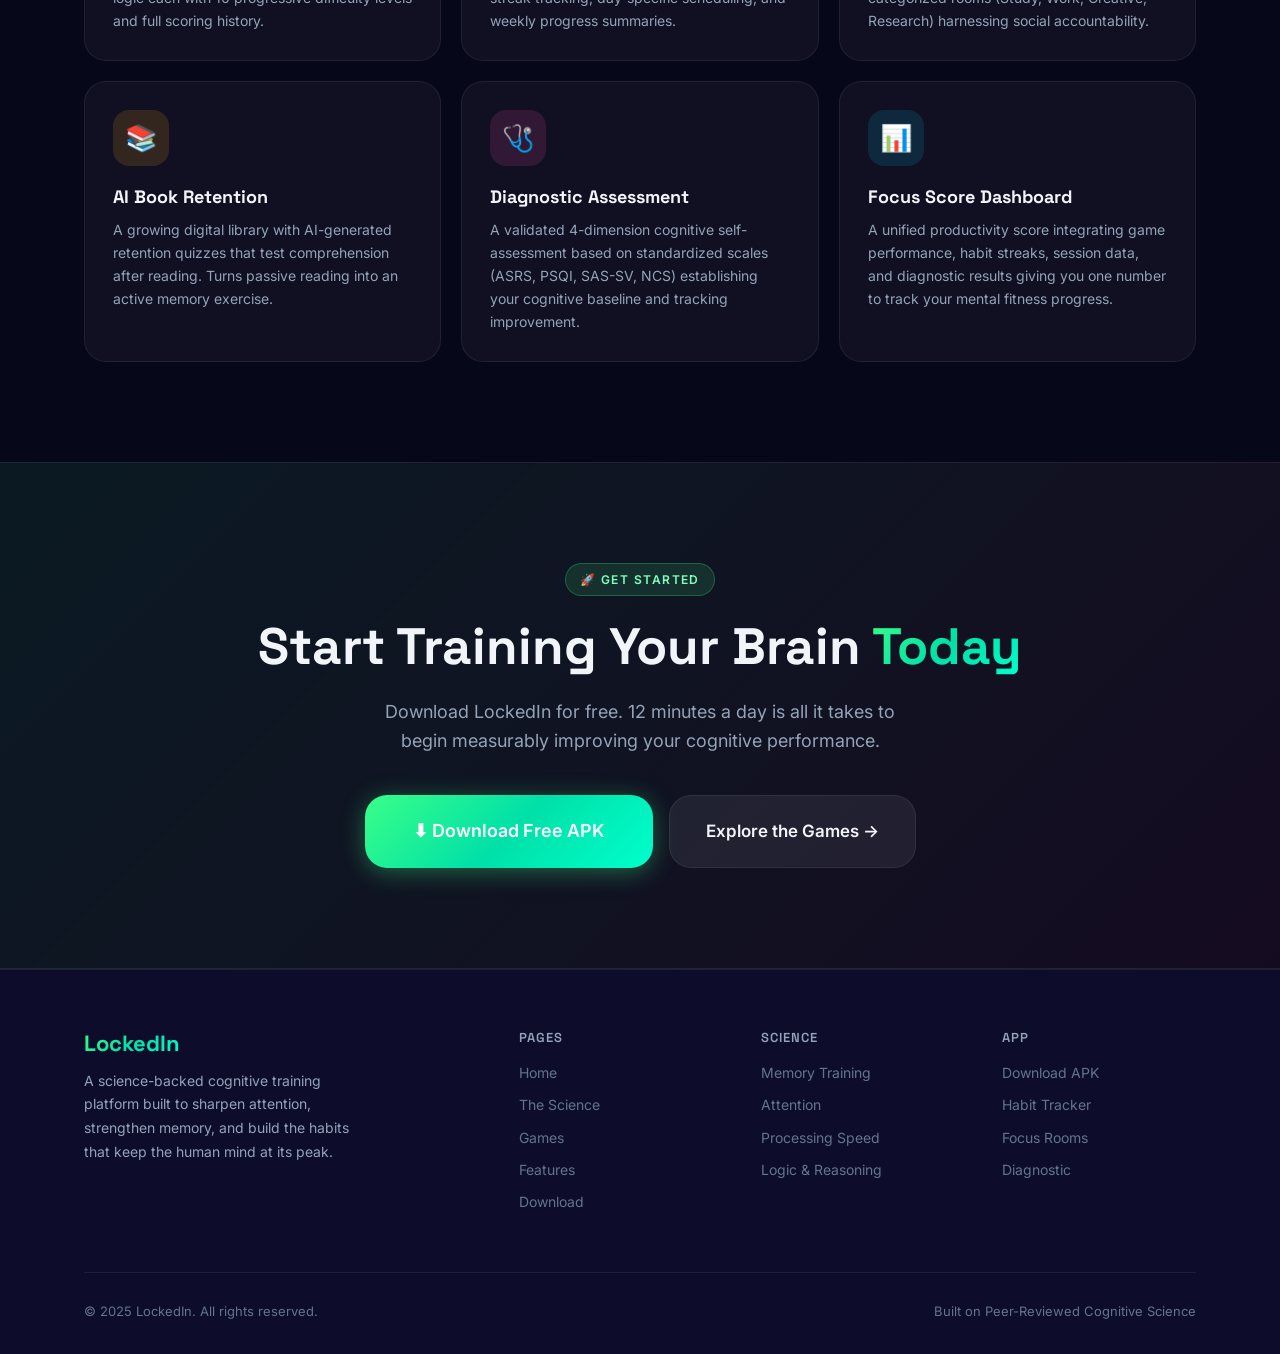
==== commit cbbd9fbe: "Fix time span" ====
--- a/index.html
+++ b/index.html
@@ -272,9 +272,9 @@
     </div>
     <div class="problem-grid">
       <div class="problem-card reveal reveal-delay-1">
-        <div class="big">8s</div>
+        <div class="big">47s</div>
         <h3>Average Human Attention Span</h3>
-        <p>Down from 12 seconds in 2000  now below that of a goldfish. Constant smartphone use has measurably shortened our ability to sustain attention on a single task.</p>
+        <p>Down from 2.5 minutes in 2000 now 47 seconds. Constant smartphone use has measurably shortened our ability to sustain attention on a single task.</p>
         <div class="source">Source: Microsoft Canada Consumer Insights Report, 2015</div>
       </div>
       <div class="problem-card reveal reveal-delay-2">
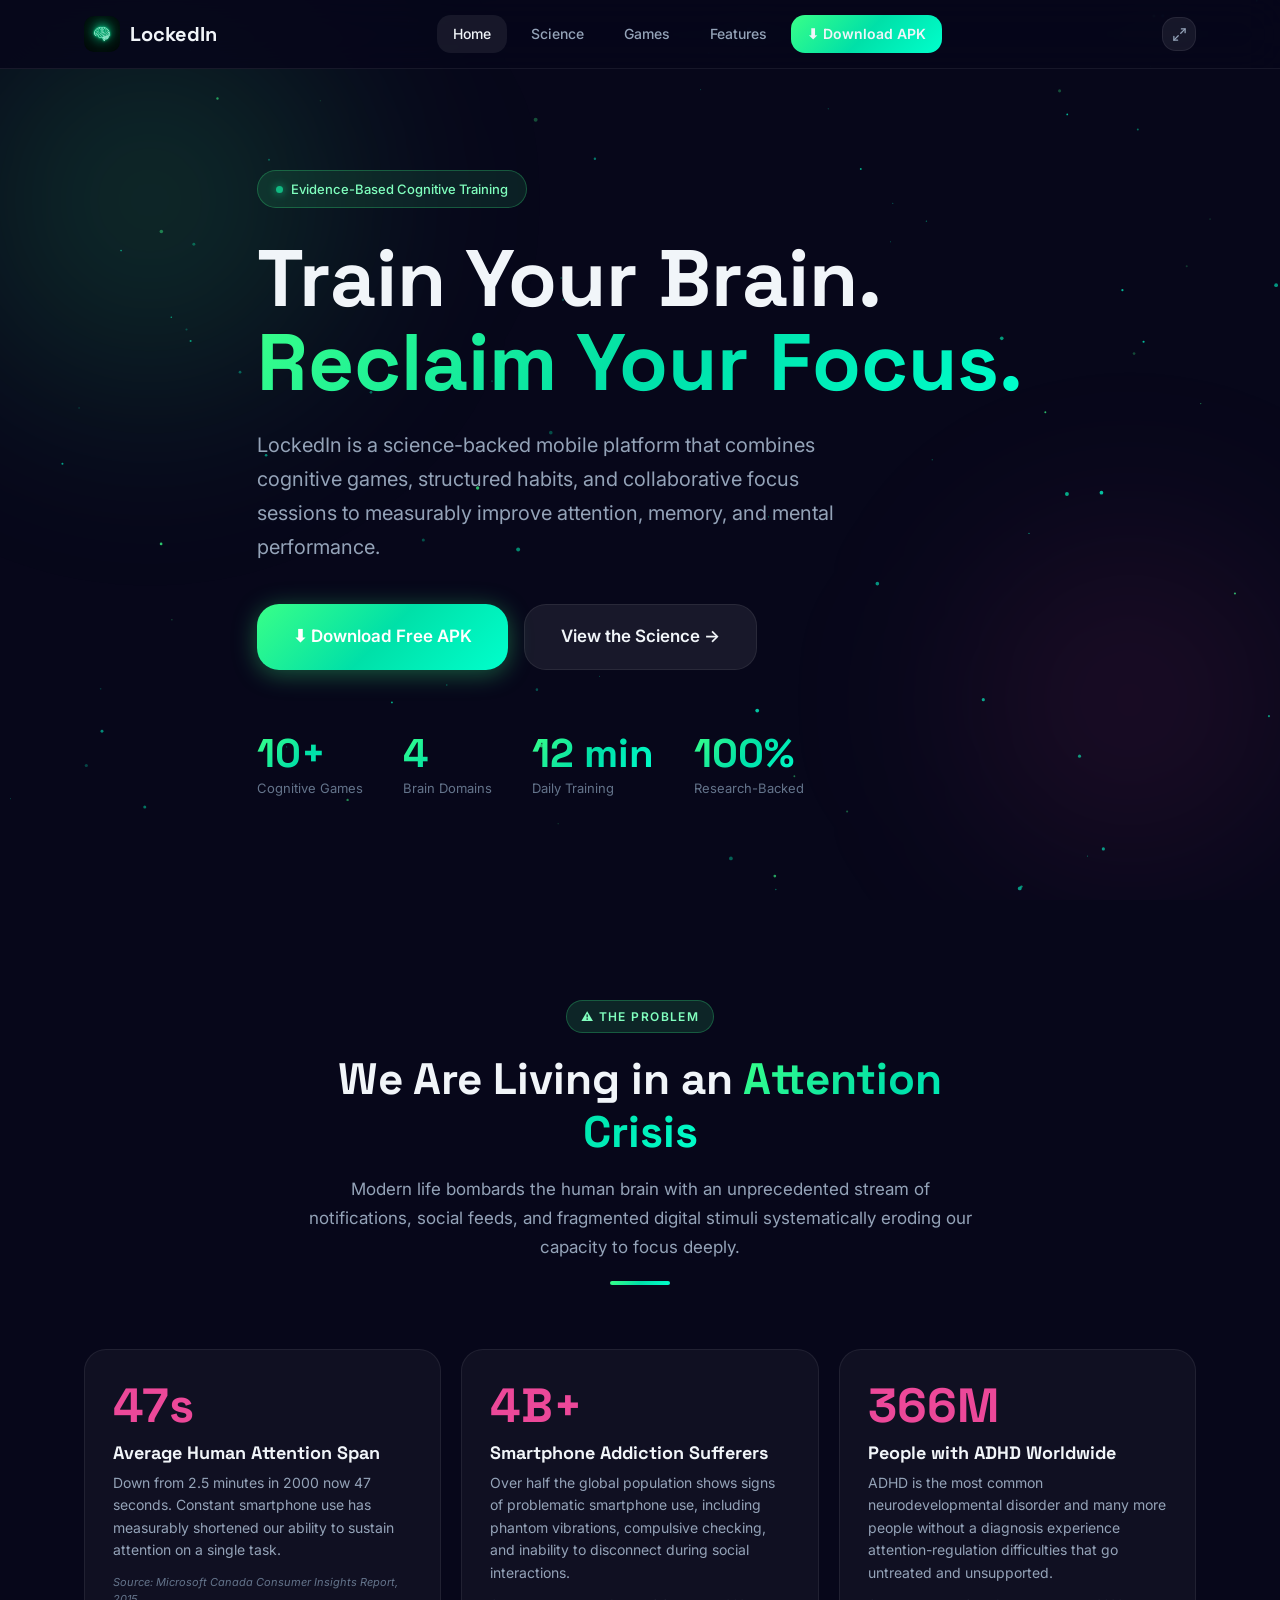
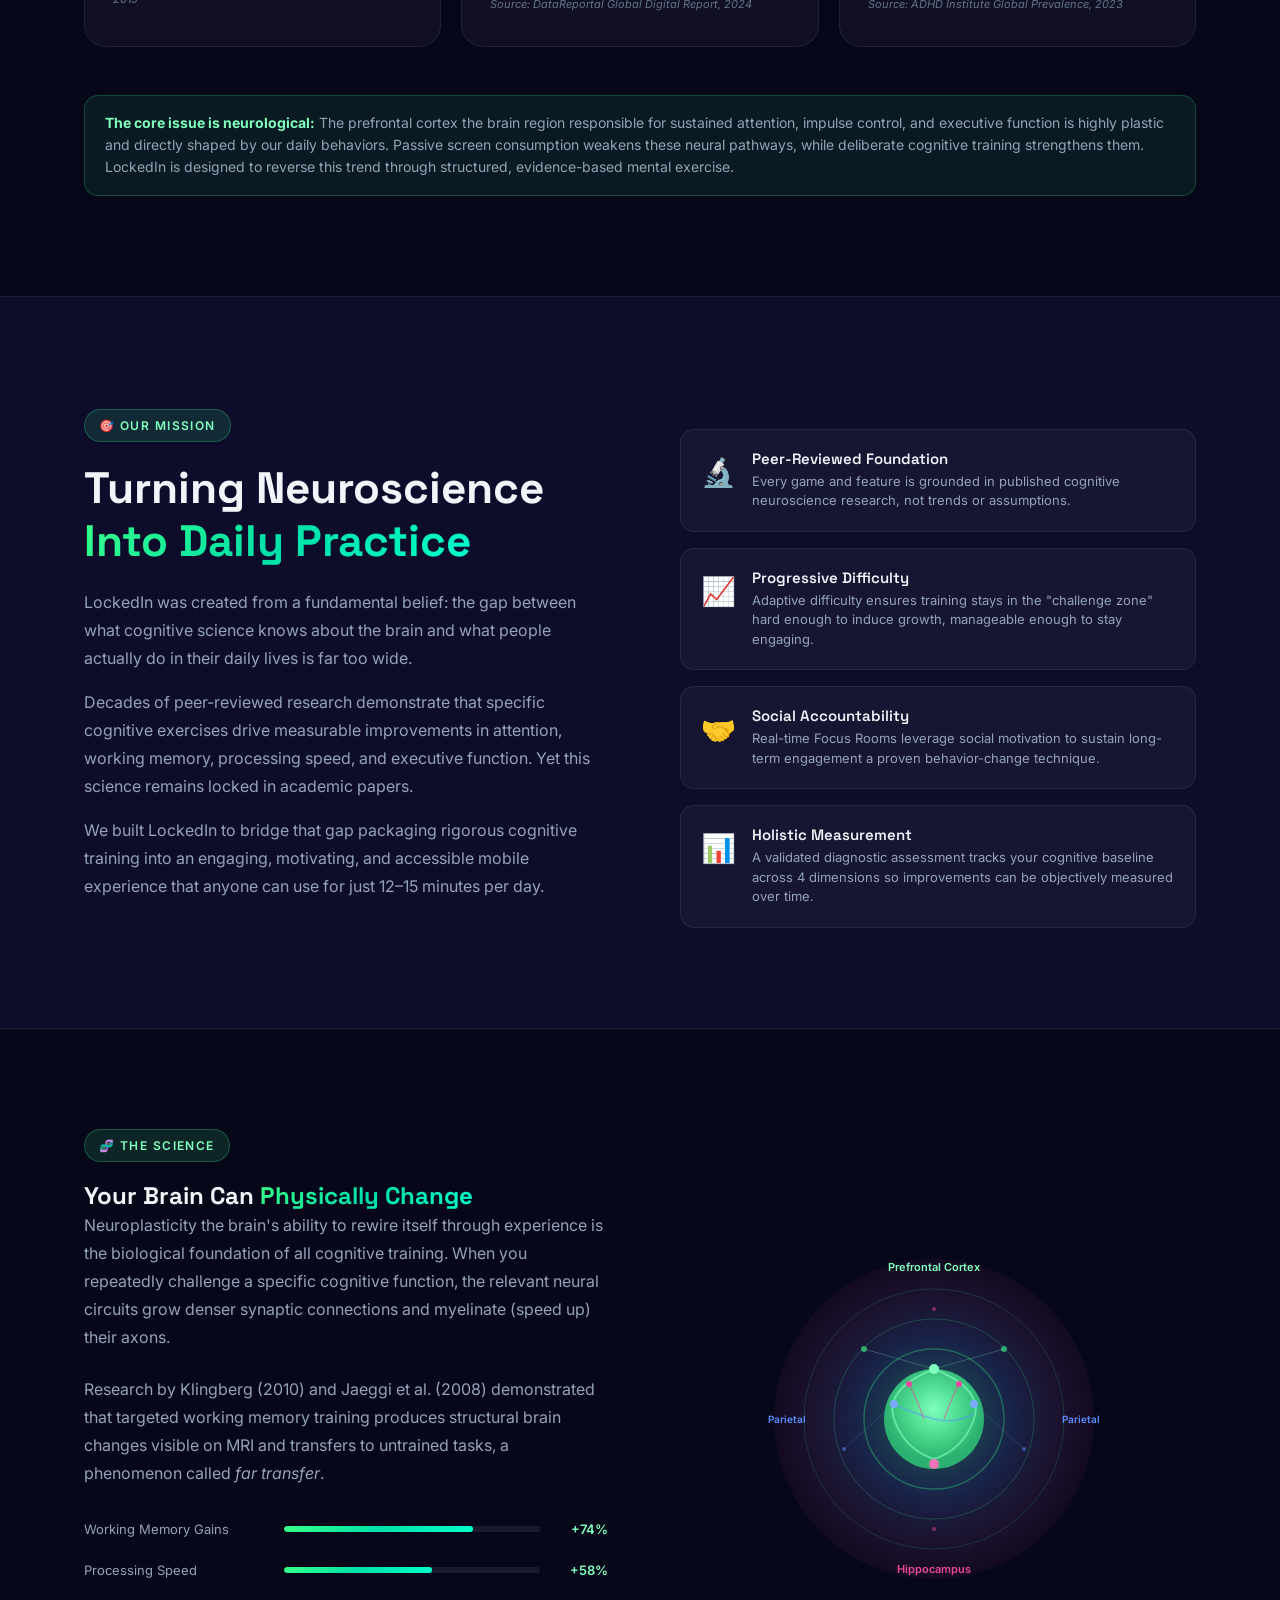
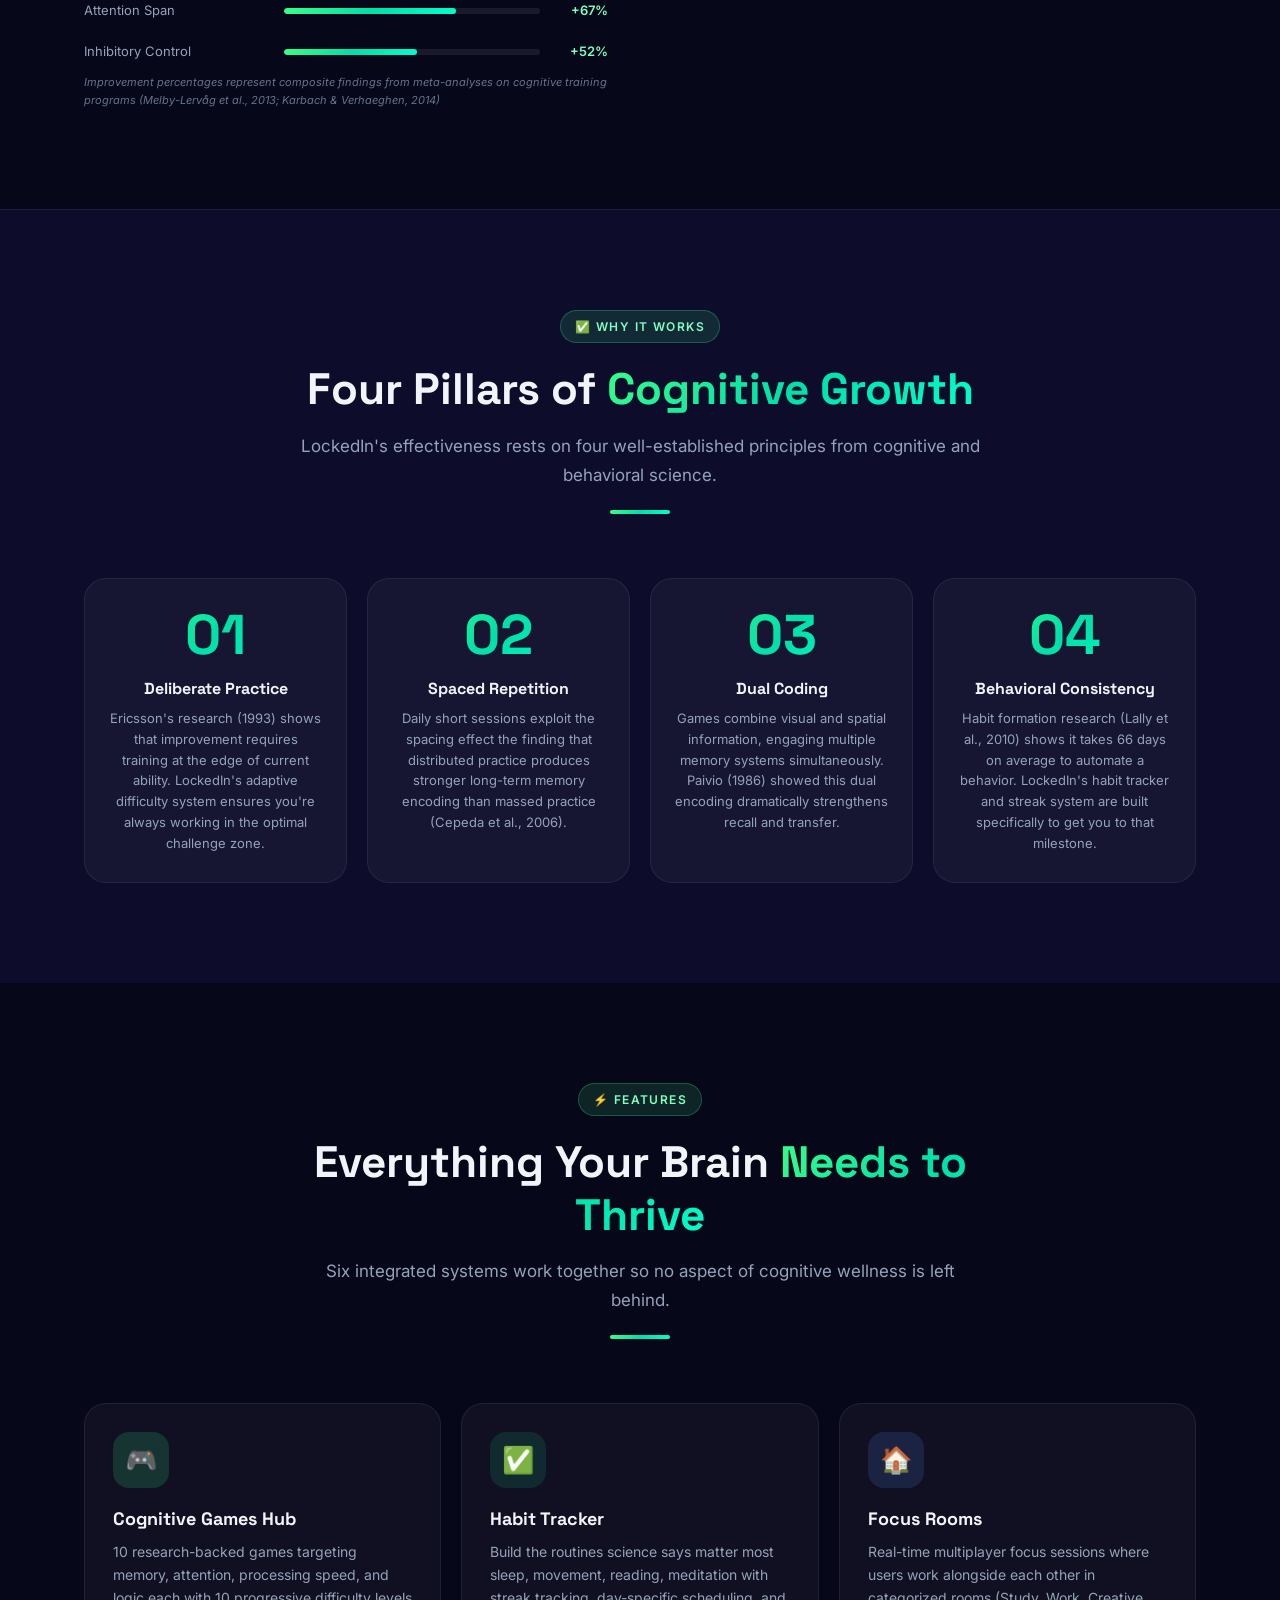
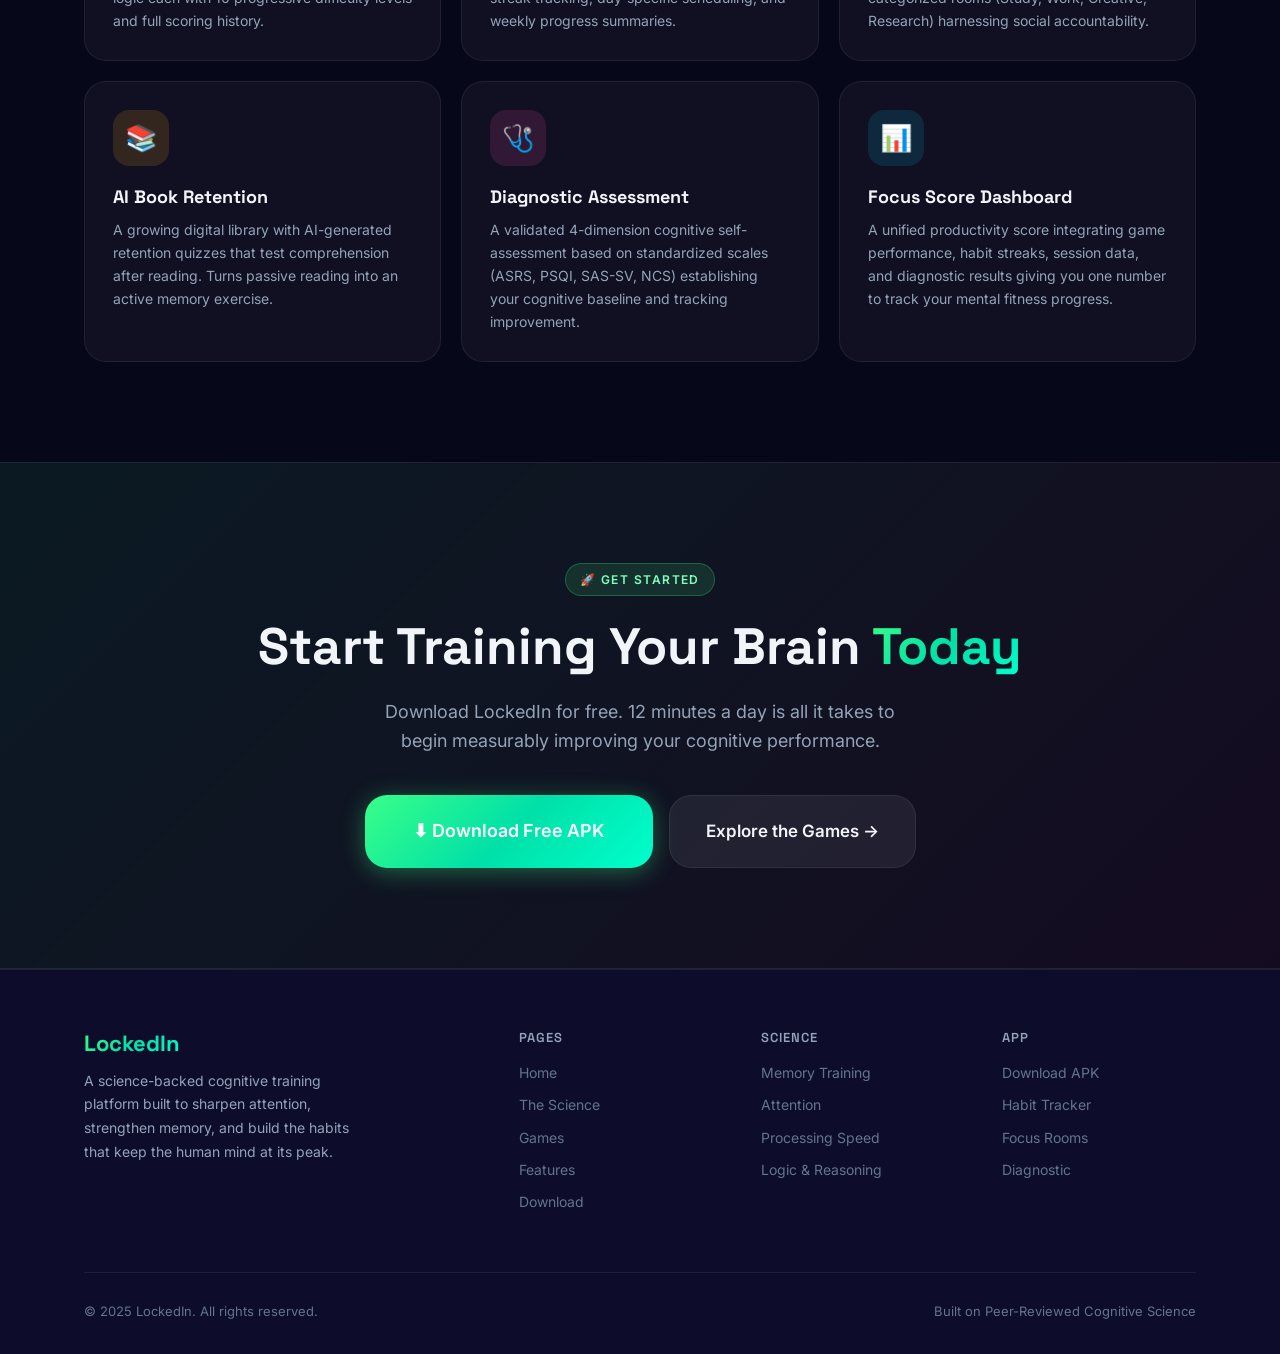
==== commit 56e37082: "Add present btn" ====
--- a/index.html
+++ b/index.html
@@ -200,6 +200,10 @@
       <a href="features.html" class="nav-link">Features</a>
       <a href="download.html" class="nav-link nav-cta">⬇ Download APK</a>
     </div>
+    <button class="fullscreen-btn" id="fullscreenBtn" title="Toggle fullscreen">
+      <svg class="fs-icon fs-expand" xmlns="http://www.w3.org/2000/svg" viewBox="0 0 24 24" fill="none" stroke="currentColor" stroke-width="2" stroke-linecap="round" stroke-linejoin="round"><polyline points="15 3 21 3 21 9"/><polyline points="9 21 3 21 3 15"/><line x1="21" y1="3" x2="14" y2="10"/><line x1="3" y1="21" x2="10" y2="14"/></svg>
+      <svg class="fs-icon fs-compress" xmlns="http://www.w3.org/2000/svg" viewBox="0 0 24 24" fill="none" stroke="currentColor" stroke-width="2" stroke-linecap="round" stroke-linejoin="round"><polyline points="4 14 10 14 10 20"/><polyline points="20 10 14 10 14 4"/><line x1="10" y1="14" x2="3" y2="21"/><line x1="21" y1="3" x2="14" y2="10"/></svg>
+    </button>
     <button class="nav-toggle" id="navToggle">☰</button>
   </div>
   <div class="nav-mobile" id="mobileNav">
--- a/style.css
+++ b/style.css
@@ -149,6 +149,27 @@
 
 .nav-cta:hover { opacity: 0.9; transform: translateY(-1px); }
 
+.fullscreen-btn {
+  display: flex; align-items: center; justify-content: center;
+  width: 34px; height: 34px;
+  background: rgba(255,255,255,0.07);
+  border: 1px solid var(--border);
+  border-radius: var(--r);
+  color: var(--text-2);
+  cursor: pointer;
+  transition: var(--transition);
+  flex-shrink: 0;
+}
+.fullscreen-btn:hover {
+  color: var(--text);
+  background: rgba(255,255,255,0.12);
+  border-color: var(--border-glow);
+}
+.fullscreen-btn svg { width: 15px; height: 15px; }
+.fs-compress { display: none; }
+body.is-fullscreen .fs-expand { display: none; }
+body.is-fullscreen .fs-compress { display: block; }
+
 .nav-toggle {
   display: none;
   background: none; border: none;
